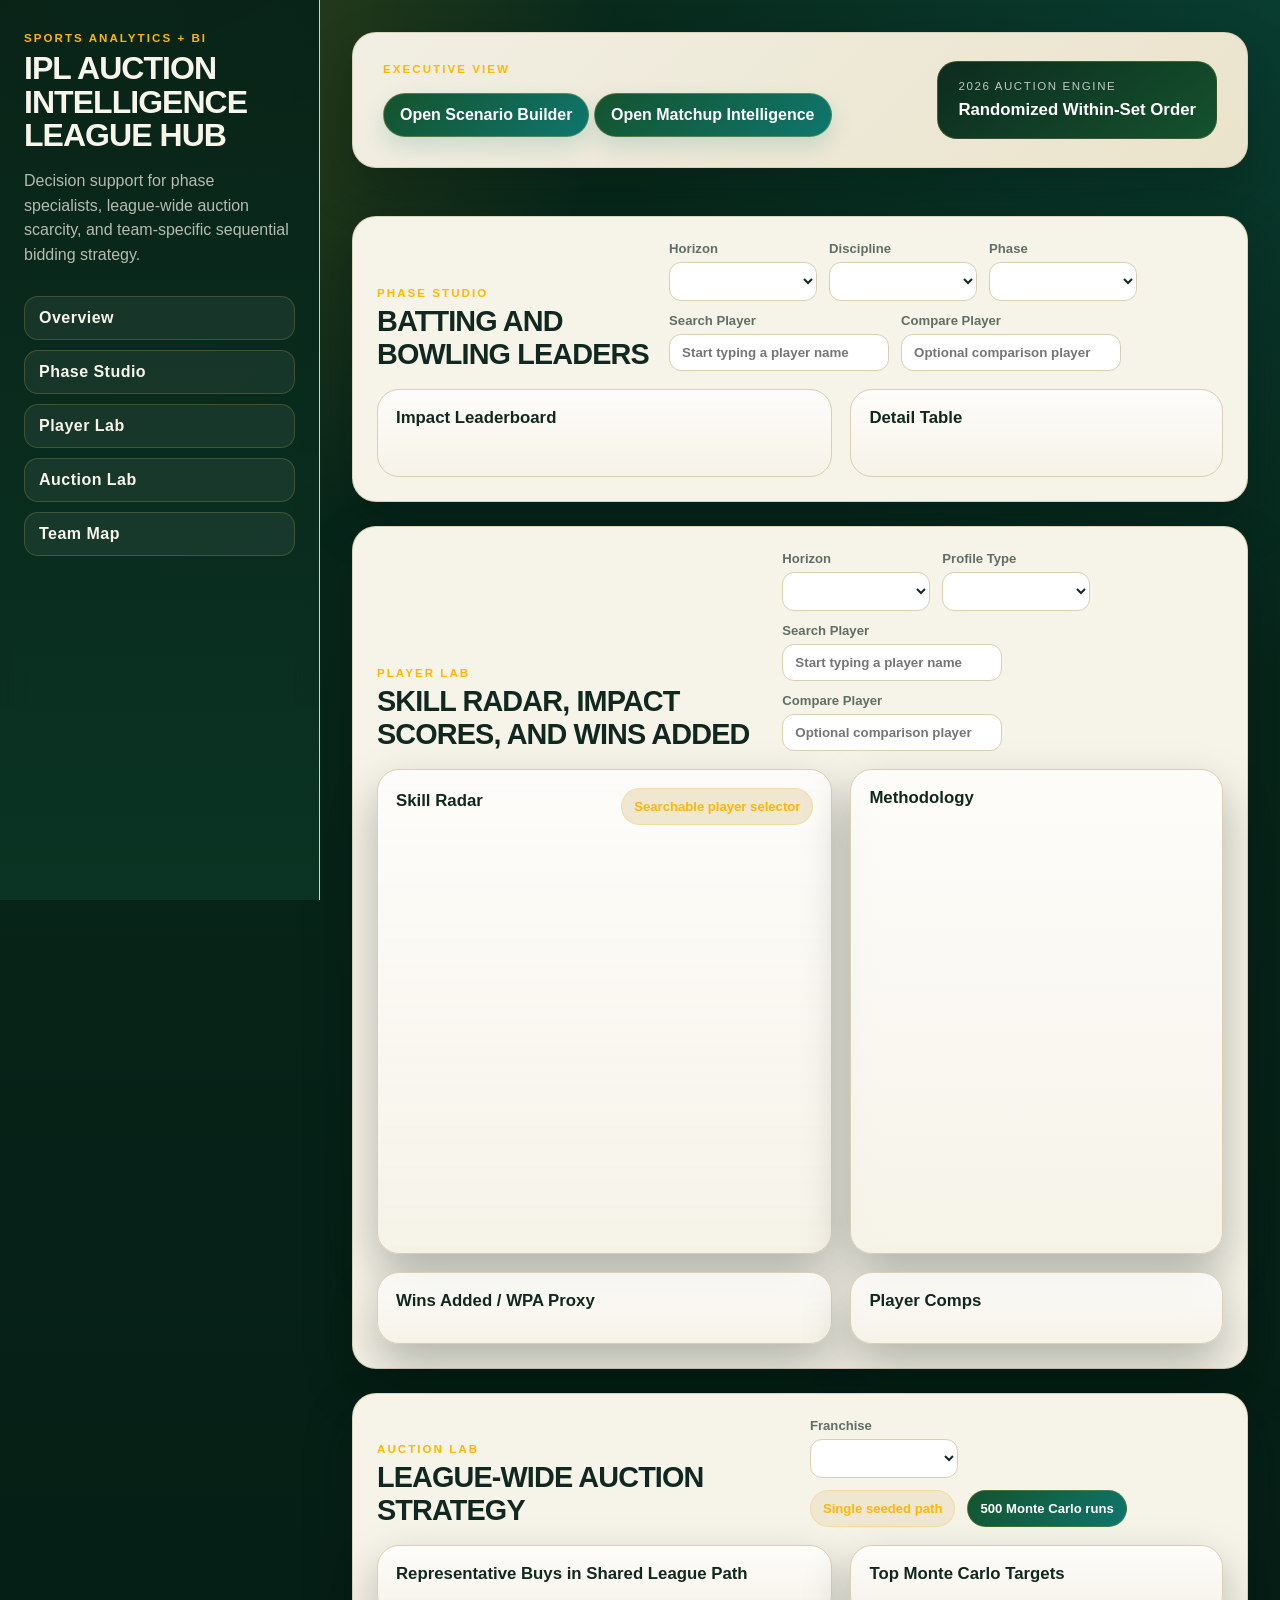
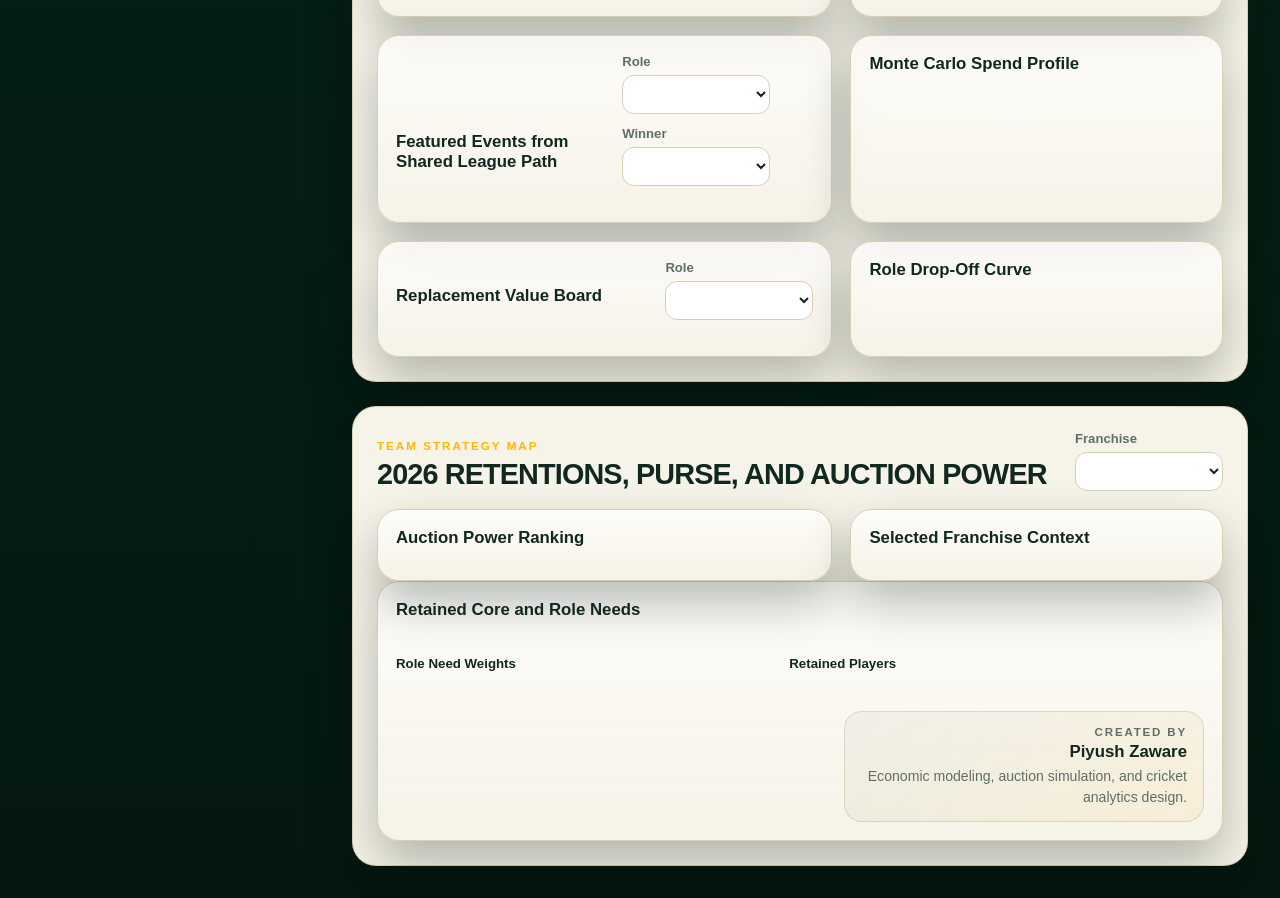
==== Dashboard/index.html @ aedb9450 "Fix bowler alias mapping in dashboard" ====
<!DOCTYPE html>
<html lang="en">
  <head>
    <meta charset="UTF-8" />
    <meta name="viewport" content="width=device-width, initial-scale=1.0" />
    <title>IPL Auction Intelligence Hub</title>
    <link rel="stylesheet" href="./styles.css?v=ipl-theme-10" />
  </head>
  <body>
    <div class="page-shell">
      <aside class="sidebar">
        <div class="brand-block">
          <p class="eyebrow">Sports Analytics + BI</p>
          <h1>IPL Auction Intelligence League Hub</h1>
          <p class="brand-copy">
            Decision support for phase specialists, league-wide auction scarcity, and team-specific
            sequential bidding strategy.
          </p>
        </div>

        <nav class="nav-links">
          <a href="#overview">Overview</a>
          <a href="#phase-studio">Phase Studio</a>
          <a href="#player-lab">Player Lab</a>
          <a href="#auction-lab">Auction Lab</a>
          <a href="#team-map">Team Map</a>
        </nav>

        <div class="sidebar-note" id="story-panels"></div>
      </aside>

      <main class="main-content">
        <section class="hero-panel" id="overview">
          <div>
            <p class="eyebrow">Executive View</p>
            <h2 id="hero-title"></h2>
            <p class="hero-subtitle" id="hero-subtitle"></p>
            <div class="hero-actions">
              <a class="action-button" href="./scenario_builder.html" target="_blank" rel="noopener noreferrer">
                Open Scenario Builder
              </a>
              <a class="action-button" href="./matchup_intelligence.html" target="_blank" rel="noopener noreferrer">
                Open Matchup Intelligence
              </a>
            </div>
          </div>
          <div class="hero-badge">
            <span>2026 Auction Engine</span>
            <strong>Randomized Within-Set Order</strong>
          </div>
        </section>

        <section class="kpi-grid" id="kpi-grid"></section>

        <section class="panel" id="phase-studio">
          <div class="panel-header">
            <div>
              <p class="eyebrow">Phase Studio</p>
              <h3>Batting and Bowling Leaders</h3>
            </div>
            <div class="control-row">
              <label>
                Horizon
                <select id="phase-horizon"></select>
              </label>
              <label>
                Discipline
                <select id="phase-discipline"></select>
              </label>
              <label>
                Phase
                <select id="phase-phase"></select>
              </label>
              <label>
                Search Player
                <input id="phase-player-search" list="phase-player-options" placeholder="Start typing a player name" />
                <datalist id="phase-player-options"></datalist>
              </label>
              <label>
                Compare Player
                <input id="phase-player-compare" list="phase-player-options" placeholder="Optional comparison player" />
              </label>
            </div>
          </div>
          <div class="phase-layout">
            <div class="chart-panel">
              <h4>Impact Leaderboard</h4>
              <div id="phase-matchup" class="compare-grid"></div>
              <div id="phase-bars" class="bar-chart"></div>
            </div>
            <div class="table-panel">
              <h4>Detail Table</h4>
              <div class="table-wrap">
                <table id="phase-table"></table>
              </div>
            </div>
          </div>
        </section>

        <section class="panel" id="player-lab">
          <div class="panel-header">
            <div>
              <p class="eyebrow">Player Lab</p>
              <h3>Skill Radar, Impact Scores, and Wins Added</h3>
            </div>
            <div class="control-row">
              <label>
                Horizon
                <select id="player-horizon"></select>
              </label>
              <label>
                Profile Type
                <select id="player-type"></select>
              </label>
              <label>
                Search Player
                <input id="player-search" list="player-options" placeholder="Start typing a player name" />
                <datalist id="player-options"></datalist>
              </label>
              <label>
                Compare Player
                <input id="player-compare-search" list="player-options" placeholder="Optional comparison player" />
              </label>
            </div>
          </div>

          <div class="player-grid">
            <div class="tile">
              <div class="tile-header">
                <h4>Skill Radar</h4>
                <span class="pill">Searchable player selector</span>
              </div>
              <div class="radar-shell">
                <svg id="player-radar" viewBox="0 0 420 360"></svg>
              </div>
              <div id="player-summary" class="compare-grid"></div>
            </div>

            <div class="tile">
              <h4>Methodology</h4>
              <div id="player-methodology" class="methodology-stack"></div>
            </div>
          </div>

          <div class="player-grid lower">
            <div class="tile">
              <h4>Wins Added / WPA Proxy</h4>
              <div id="wpa-cards" class="metric-stack"></div>
            </div>
            <div class="tile">
              <h4>Player Comps</h4>
              <div id="player-comps" class="metric-stack"></div>
            </div>
          </div>
        </section>

        <section class="panel" id="auction-lab">
          <div class="panel-header">
            <div>
              <p class="eyebrow">Auction Lab</p>
              <h3>League-Wide Auction Strategy</h3>
            </div>
            <div class="control-row">
              <label>
                Franchise
                <select id="auction-team-select"></select>
              </label>
              <div class="pill-row">
                <span class="pill">Single seeded path</span>
                <span class="pill accent">500 Monte Carlo runs</span>
              </div>
            </div>
          </div>

          <div class="auction-grid">
            <div class="tile">
              <h4>Representative Buys in Shared League Path</h4>
              <div class="table-wrap compact">
                <table id="rr-buys-table"></table>
              </div>
            </div>

            <div class="tile">
              <h4>Top Monte Carlo Targets</h4>
              <div id="mc-target-cards" class="metric-stack"></div>
            </div>
          </div>

          <div class="auction-grid lower">
            <div class="tile wide">
              <div class="tile-header">
                <h4>Featured Events from Shared League Path</h4>
                <div class="control-row dense">
                  <label>
                    Role
                    <select id="event-role-filter"></select>
                  </label>
                  <label>
                    Winner
                    <select id="event-team-filter"></select>
                  </label>
                </div>
              </div>
              <div class="table-wrap">
                <table id="events-table"></table>
              </div>
            </div>

              <div class="tile">
              <h4>Monte Carlo Spend Profile</h4>
              <div id="spend-bars" class="bar-chart compact-bars"></div>
            </div>
          </div>

          <div class="auction-grid lower">
            <div class="tile wide">
              <div class="tile-header">
                <h4>Replacement Value Board</h4>
                <div class="control-row dense">
                  <label>
                    Role
                    <select id="role-market-select"></select>
                  </label>
                </div>
              </div>
              <div class="table-wrap">
                <table id="role-market-table"></table>
              </div>
            </div>

            <div class="tile">
              <h4>Role Drop-Off Curve</h4>
              <div id="role-dropoff-bars" class="bar-chart compact-bars"></div>
              <div id="role-market-note" class="muted"></div>
            </div>
          </div>
        </section>

        <section class="panel" id="team-map">
          <div class="panel-header">
            <div>
              <p class="eyebrow">Team Strategy Map</p>
              <h3>2026 Retentions, Purse, and Auction Power</h3>
            </div>
            <div class="control-row">
              <label>
                Franchise
                <select id="team-select"></select>
              </label>
            </div>
          </div>

          <div class="team-layout">
            <div class="tile">
              <h4>Auction Power Ranking</h4>
              <div id="team-power-bars" class="bar-chart"></div>
            </div>
            <div class="tile">
              <h4>Selected Franchise Context</h4>
              <div id="team-summary" class="summary-card"></div>
            </div>
          </div>

          <div class="tile">
            <h4>Retained Core and Role Needs</h4>
            <div class="team-bottom">
              <div class="mini-block">
                <h5>Role Need Weights</h5>
                <div id="team-role-needs" class="bar-chart compact-bars"></div>
              </div>
              <div class="mini-block">
                <h5>Retained Players</h5>
                <div id="retained-player-list" class="retained-list"></div>
              </div>
            </div>
            <div class="dashboard-credit">
              <span class="dashboard-credit-label">Created By</span>
              <strong>Piyush Zaware</strong>
              <span class="dashboard-credit-copy">Economic modeling, auction simulation, and cricket analytics design.</span>
            </div>
          </div>
        </section>
      </main>
    </div>

    <script src="./data/dashboard_data.js?v=ipl-theme-10"></script>
    <script src="./app.js?v=ipl-theme-10"></script>
  </body>
</html>
---- Dashboard/styles.css ----
:root {
  --bg: #061a12;
  --panel: #f6f3e8;
  --panel-strong: #efe7cf;
  --ink: #10281f;
  --muted: #5f6f67;
  --accent: #ffb703;
  --accent-soft: #ffd166;
  --line: #d9cfb3;
  --good: #0d9488;
  --card-shadow: 0 22px 48px rgba(2, 17, 11, 0.28);
  --radius: 24px;
  --display: "Trebuchet MS", "Avenir Next Condensed", "Arial Narrow", sans-serif;
  --ui: "Avenir Next", "Segoe UI", sans-serif;
}

* {
  box-sizing: border-box;
}

html {
  scroll-behavior: smooth;
}

body {
  margin: 0;
  font-family: var(--ui);
  background:
    radial-gradient(circle at top left, rgba(255, 183, 3, 0.22), transparent 22%),
    radial-gradient(circle at top right, rgba(13, 148, 136, 0.18), transparent 24%),
    linear-gradient(180deg, rgba(8, 43, 29, 0.94), rgba(4, 24, 17, 0.98)),
    var(--bg);
  color: var(--ink);
}

.page-shell {
  display: grid;
  grid-template-columns: 320px 1fr;
  min-height: 100vh;
}

.sidebar {
  padding: 32px 24px;
  border-right: 1px solid var(--line);
  background:
    linear-gradient(180deg, rgba(7, 34, 24, 0.97), rgba(11, 53, 36, 0.94)),
    radial-gradient(circle at top, rgba(255, 183, 3, 0.12), transparent 26%);
  backdrop-filter: blur(12px);
  position: sticky;
  top: 0;
  align-self: start;
  height: 100vh;
  color: #f8f5ea;
}

.brand-block h1,
.hero-panel h2,
.panel h3 {
  font-family: var(--display);
  letter-spacing: -0.03em;
  text-transform: uppercase;
}

.brand-block h1 {
  margin: 8px 0 12px;
  font-size: 2rem;
  line-height: 1.05;
}

.eyebrow {
  margin: 0;
  text-transform: uppercase;
  letter-spacing: 0.18em;
  font-size: 0.72rem;
  color: var(--accent);
  font-weight: 700;
}

.brand-copy,
.hero-subtitle,
.sidebar-note p,
.summary-card p {
  color: var(--muted);
  line-height: 1.55;
}

.sidebar .brand-copy,
.sidebar .sidebar-note p {
  color: rgba(248, 245, 234, 0.72);
}

.nav-links {
  display: grid;
  gap: 10px;
  margin: 28px 0;
}

.nav-links a {
  text-decoration: none;
  color: #f8f5ea;
  padding: 12px 14px;
  border-radius: 14px;
  background: rgba(255, 255, 255, 0.06);
  border: 1px solid rgba(255, 209, 102, 0.18);
  font-weight: 700;
  letter-spacing: 0.03em;
}

.nav-links a:hover {
  background: rgba(255, 183, 3, 0.18);
}

.sidebar-note {
  display: grid;
  gap: 12px;
}

.story-card {
  padding: 14px;
  border-radius: 18px;
  background: linear-gradient(145deg, rgba(255,255,255,0.08), rgba(255,183,3,0.08));
  border: 1px solid rgba(255, 209, 102, 0.14);
}

.story-card h4 {
  margin: 0 0 8px;
}

.main-content {
  padding: 32px;
  display: grid;
  gap: 24px;
}

.hero-panel,
.panel,
.tile,
.kpi-card {
  background: var(--panel);
  border: 1px solid rgba(217, 207, 179, 0.9);
  border-radius: var(--radius);
  box-shadow: var(--card-shadow);
}

.hero-panel {
  padding: 28px 30px;
  display: flex;
  justify-content: space-between;
  gap: 20px;
  align-items: center;
  background:
    linear-gradient(135deg, rgba(246,243,232,0.98), rgba(239,231,207,0.98)),
    radial-gradient(circle at right top, rgba(255,183,3,0.10), transparent 28%);
}

.hero-panel h2 {
  margin: 8px 0 10px;
  font-size: clamp(2rem, 4vw, 3.4rem);
}

.hero-badge {
  min-width: 220px;
  padding: 18px 20px;
  border-radius: 20px;
  background: linear-gradient(145deg, #0d2b1f, #14532d);
  color: white;
  display: grid;
  gap: 8px;
  border: 1px solid rgba(255, 209, 102, 0.18);
}

.hero-badge span {
  text-transform: uppercase;
  letter-spacing: 0.14em;
  font-size: 0.72rem;
  opacity: 0.72;
}

.hero-badge strong {
  font-size: 1.05rem;
}

.hero-actions {
  margin-top: 18px;
}

.action-button {
  display: inline-flex;
  align-items: center;
  gap: 8px;
  padding: 12px 16px;
  border-radius: 999px;
  background: linear-gradient(135deg, #14532d, #0f766e);
  color: white;
  text-decoration: none;
  font-weight: 700;
  border: 1px solid rgba(255, 209, 102, 0.28);
  transition: transform 160ms ease, box-shadow 160ms ease, background 160ms ease;
  box-shadow: 0 10px 22px rgba(15, 118, 110, 0.16);
}

.action-button:hover {
  transform: translateY(-1px);
  box-shadow: 0 12px 28px rgba(15, 118, 110, 0.24);
  background: linear-gradient(135deg, #0f766e, #14532d);
}

.kpi-grid {
  display: grid;
  grid-template-columns: repeat(5, minmax(0, 1fr));
  gap: 16px;
}

.kpi-card {
  padding: 20px;
  position: relative;
  overflow: hidden;
}

.kpi-card::after {
  content: "";
  position: absolute;
  inset: auto -20px -30px auto;
  width: 110px;
  height: 110px;
  background: radial-gradient(circle, rgba(255, 183, 3, 0.14), transparent 66%);
  pointer-events: none;
}

.kpi-card h4 {
  margin: 0 0 8px;
  color: var(--muted);
  font-size: 0.88rem;
  font-weight: 600;
}

.kpi-card strong {
  display: block;
  font-size: 1.8rem;
  font-family: var(--display);
}

.panel {
  padding: 24px;
}

.panel-header,
.tile-header {
  display: flex;
  justify-content: space-between;
  gap: 16px;
  align-items: end;
  margin-bottom: 18px;
}

.panel h3 {
  margin: 6px 0 0;
  font-size: 1.8rem;
}

.control-row,
.pill-row {
  display: flex;
  flex-wrap: wrap;
  gap: 12px;
}

label {
  display: grid;
  gap: 6px;
  font-size: 0.82rem;
  color: var(--muted);
  font-weight: 700;
}

select {
  min-width: 148px;
  padding: 10px 12px;
  border-radius: 12px;
  border: 1px solid var(--line);
  background: white;
  color: var(--ink);
  font-weight: 600;
}

.pill {
  padding: 10px 12px;
  border-radius: 999px;
  background: var(--panel-strong);
  color: var(--accent);
  font-weight: 700;
  font-size: 0.82rem;
  border: 1px solid rgba(255, 183, 3, 0.22);
}

.pill.accent {
  background: linear-gradient(135deg, #14532d, #0f766e);
  color: white;
}

.phase-layout,
.player-grid,
.team-layout,
.auction-grid {
  display: grid;
  grid-template-columns: 1.1fr 0.9fr;
  gap: 18px;
}

.auction-grid.lower {
  margin-top: 18px;
}

.player-grid.lower {
  margin-top: 18px;
}

.tile,
.chart-panel,
.table-panel {
  padding: 18px;
  border-radius: 22px;
  background:
    linear-gradient(180deg, rgba(255,255,255,0.78), rgba(246,243,232,0.92));
  border: 1px solid var(--line);
}

.tile h4,
.chart-panel h4,
.table-panel h4 {
  margin: 0 0 14px;
  font-size: 1.05rem;
}

.wide {
  grid-column: span 1;
}

.bar-chart {
  display: grid;
  gap: 10px;
}

.bar-row {
  display: grid;
  grid-template-columns: 160px 1fr 72px;
  gap: 12px;
  align-items: center;
}

.bar-row.compact {
  grid-template-columns: 110px 1fr 60px;
}

.bar-label {
  font-weight: 700;
  white-space: nowrap;
  overflow: hidden;
  text-overflow: ellipsis;
}

.bar-track {
  height: 14px;
  border-radius: 999px;
  background: #e5dcc1;
  overflow: hidden;
}

.bar-fill {
  height: 100%;
  border-radius: inherit;
  background: linear-gradient(90deg, #ffd166, #ffb703);
}

.bar-fill.alt {
  background: linear-gradient(90deg, #2dd4bf, #0f766e);
}

.bar-value {
  text-align: right;
  color: var(--muted);
  font-variant-numeric: tabular-nums;
}

.compact-bars .bar-track {
  height: 12px;
}

.table-wrap {
  overflow: auto;
  max-height: 470px;
}

.table-wrap.compact {
  max-height: 320px;
}

table {
  width: 100%;
  border-collapse: collapse;
  font-size: 0.92rem;
}

th,
td {
  padding: 10px 12px;
  border-bottom: 1px solid var(--line);
  text-align: left;
}

th {
  position: sticky;
  top: 0;
  background: rgba(239, 231, 207, 0.98);
  z-index: 1;
  font-size: 0.78rem;
  text-transform: uppercase;
  letter-spacing: 0.08em;
  color: #2d473a;
}

.metric-stack {
  display: grid;
  gap: 12px;
}

.metric-card {
  padding: 16px;
  border-radius: 18px;
  background: linear-gradient(145deg, rgba(13,43,31,0.96), rgba(20,83,45,0.94));
  color: white;
  border: 1px solid rgba(255, 209, 102, 0.14);
}

.metric-card h5 {
  margin: 0 0 8px;
  font-size: 1rem;
}

.metric-card strong {
  display: block;
  font-size: 1.65rem;
  margin-bottom: 8px;
  font-family: var(--display);
}

.metric-card p {
  margin: 0;
  color: rgba(255,255,255,0.78);
}

.summary-card {
  display: grid;
  gap: 10px;
}

.compare-grid {
  display: grid;
  grid-template-columns: repeat(auto-fit, minmax(220px, 1fr));
  gap: 12px;
  margin-bottom: 16px;
}

.compare-card {
  padding: 14px;
  border-radius: 18px;
  background: linear-gradient(180deg, rgba(255,255,255,0.96), rgba(239,231,207,0.88));
  border: 1px solid var(--line);
}

.compare-card h5 {
  margin: 0 0 10px;
  font-size: 1rem;
}

.methodology-stack {
  display: grid;
  gap: 14px;
}

.method-card {
  padding: 16px;
  border-radius: 18px;
  background: linear-gradient(180deg, rgba(239,231,207,0.88), rgba(255,255,255,0.94));
  border: 1px solid var(--line);
}

.method-card h5 {
  margin: 0 0 8px;
  font-size: 1rem;
}

.method-card p {
  margin: 0;
  color: var(--muted);
  line-height: 1.55;
}

.radar-shell {
  display: grid;
  place-items: center;
  margin-bottom: 18px;
}

#player-radar {
  width: 100%;
  max-width: 420px;
  min-height: 320px;
}

.radar-grid-line {
  fill: none;
  stroke: #d9cfb3;
  stroke-width: 1;
}

.radar-axis-line {
  stroke: #c9bd98;
  stroke-width: 1;
}

.radar-axis-label {
  fill: var(--muted);
  font-size: 12px;
  font-weight: 700;
  text-anchor: middle;
}

.radar-shape {
  fill: rgba(255, 183, 3, 0.24);
  stroke: var(--accent);
  stroke-width: 3;
}

.radar-shape.compare {
  fill: rgba(13, 148, 136, 0.18);
  stroke: var(--good);
}

.radar-dot {
  fill: var(--accent);
}

.radar-dot.compare {
  fill: var(--good);
}

.summary-line {
  display: flex;
  justify-content: space-between;
  gap: 14px;
  padding-bottom: 8px;
  border-bottom: 1px dashed var(--line);
}

.summary-line span:first-child {
  color: var(--muted);
}

.replacement-note {
  display: inline-block;
  margin-top: 4px;
  padding: 3px 8px;
  border-radius: 999px;
  background: rgba(255, 209, 102, 0.88);
  color: #10281f;
  font-size: 0.72rem;
  font-weight: 700;
  letter-spacing: 0.01em;
}

.team-bottom {
  display: grid;
  grid-template-columns: 0.95fr 1.05fr;
  gap: 18px;
}

.dashboard-credit {
  margin-top: 18px;
  margin-left: auto;
  max-width: 360px;
  padding: 14px 16px;
  border-radius: 18px;
  border: 1px solid rgba(16, 40, 31, 0.12);
  background: linear-gradient(145deg, rgba(16, 40, 31, 0.04), rgba(255, 183, 3, 0.08));
  display: grid;
  gap: 4px;
  text-align: right;
}

.dashboard-credit-label {
  color: var(--muted);
  font-size: 0.72rem;
  font-weight: 700;
  letter-spacing: 0.16em;
  text-transform: uppercase;
}

.dashboard-credit strong {
  color: var(--ink);
  font-family: var(--display);
  font-size: 1.05rem;
}

.dashboard-credit-copy {
  color: var(--muted);
  font-size: 0.88rem;
  line-height: 1.45;
}

.retained-list {
  display: flex;
  flex-wrap: wrap;
  gap: 10px;
}

input[list] {
  min-width: 220px;
  padding: 10px 12px;
  border-radius: 12px;
  border: 1px solid var(--line);
  background: white;
  color: var(--ink);
  font-weight: 600;
}

.retained-chip {
  padding: 10px 12px;
  border-radius: 999px;
  background: linear-gradient(135deg, #fff7e8, #efe7cf);
  border: 1px solid var(--line);
  font-size: 0.88rem;
  font-weight: 700;
}

.muted {
  color: var(--muted);
}

.replay-shell {
  max-width: 1400px;
  margin: 0 auto;
  padding: 28px;
  display: grid;
  gap: 24px;
}

.replay-header,
.replay-panel,
.replay-card {
  background: var(--panel);
  border: 1px solid rgba(232, 220, 196, 0.9);
  border-radius: var(--radius);
  box-shadow: var(--card-shadow);
}

.replay-header {
  padding: 28px 30px;
  display: flex;
  justify-content: space-between;
  gap: 20px;
  align-items: start;
}

.replay-header h1,
.replay-panel h3 {
  font-family: var(--display);
  letter-spacing: -0.02em;
}

.replay-header h1 {
  margin: 8px 0 10px;
  font-size: clamp(2rem, 4vw, 3.1rem);
}

.replay-header p {
  margin: 0;
  color: var(--muted);
  line-height: 1.6;
  max-width: 760px;
}

.replay-badge {
  min-width: 220px;
  padding: 18px 20px;
  border-radius: 20px;
  background: linear-gradient(145deg, #14532d, #ffb703);
  color: white;
  display: grid;
  gap: 8px;
}

.replay-panel {
  padding: 24px;
}

.replay-grid {
  display: grid;
  grid-template-columns: 1.15fr 0.85fr;
  gap: 18px;
}

.replay-grid.lower {
  grid-template-columns: 0.9fr 1.1fr;
}

.replay-card-grid {
  display: grid;
  grid-template-columns: repeat(4, minmax(0, 1fr));
  gap: 14px;
  margin-top: 18px;
}

.replay-card {
  padding: 18px;
}

.replay-card h4,
.replay-card p {
  margin: 0;
}

.replay-card h4 {
  font-size: 0.84rem;
  color: var(--muted);
  margin-bottom: 10px;
  text-transform: uppercase;
  letter-spacing: 0.08em;
}

.replay-card strong {
  display: block;
  font-size: 1.5rem;
  font-family: var(--display);
  margin-bottom: 6px;
}

.replay-slider-wrap {
  display: grid;
  gap: 8px;
  margin-top: 14px;
}

.replay-slider-meta {
  display: flex;
  justify-content: space-between;
  gap: 12px;
  color: var(--muted);
  font-size: 0.88rem;
  font-weight: 600;
}

.replay-slider {
  width: 100%;
  accent-color: var(--accent);
}

.replay-stage {
  display: grid;
  gap: 16px;
}

.replay-highlight {
  padding: 20px;
  border-radius: 22px;
  background: linear-gradient(135deg, rgba(20,83,45,0.08), rgba(255,183,3,0.12));
  border: 1px solid var(--line);
}

.replay-highlight h3 {
  margin: 8px 0 10px;
  font-size: 1.9rem;
}

.replay-meta-grid {
  display: grid;
  grid-template-columns: repeat(2, minmax(0, 1fr));
  gap: 12px;
}

.replay-meta-grid .summary-line {
  background: rgba(255,255,255,0.7);
  border-radius: 14px;
  padding: 12px 14px;
}

.mini-note {
  color: var(--muted);
  font-size: 0.9rem;
  line-height: 1.6;
}

.replay-timeline {
  display: grid;
  gap: 10px;
  max-height: 540px;
  overflow: auto;
}

.timeline-row {
  padding: 14px 16px;
  border-radius: 16px;
  border: 1px solid var(--line);
  background: rgba(255,255,255,0.82);
}

.timeline-row.active {
  background: linear-gradient(135deg, rgba(255,183,3,0.24), rgba(20,83,45,0.10));
  border-color: rgba(20, 83, 45, 0.35);
}

.timeline-row strong {
  display: block;
  margin-bottom: 4px;
}

.timeline-row span {
  color: var(--muted);
  font-size: 0.88rem;
}

.purse-grid {
  display: grid;
  gap: 12px;
}

.purse-row {
  display: grid;
  grid-template-columns: 64px 1fr auto;
  align-items: center;
  gap: 12px;
}

.purse-code {
  font-weight: 800;
}

.purse-track {
  height: 12px;
  border-radius: 999px;
  background: rgba(20, 33, 61, 0.08);
  overflow: hidden;
}

.purse-fill {
  height: 100%;
  border-radius: 999px;
  background: linear-gradient(90deg, #14532d, #ffb703);
}

.replay-empty {
  color: var(--muted);
}

.tool-grid {
  display: grid;
  grid-template-columns: 1fr 1fr;
  gap: 18px;
}

.tool-grid.wide-left {
  grid-template-columns: 1.15fr 0.85fr;
}

.tool-controls,
.slider-stack,
.insight-stack {
  display: grid;
  gap: 14px;
}

.slider-stack label,
.tool-controls label {
  gap: 8px;
}

textarea {
  width: 100%;
  min-height: 120px;
  padding: 12px 14px;
  border-radius: 14px;
  border: 1px solid var(--line);
  background: white;
  color: var(--ink);
  font: inherit;
  line-height: 1.5;
}

input[type="number"],
input[type="range"] {
  width: 100%;
}

.weight-row {
  display: grid;
  grid-template-columns: 160px 1fr 56px;
  gap: 12px;
  align-items: center;
}

.pill-row.wrap {
  flex-wrap: wrap;
}

.insight-card {
  padding: 16px;
  border-radius: 18px;
  border: 1px solid var(--line);
  background: linear-gradient(180deg, rgba(255,255,255,0.96), rgba(239,231,207,0.88));
}

.insight-card h5 {
  margin: 0 0 10px;
  font-size: 1rem;
}

.insight-card p,
.insight-card ul {
  margin: 0;
  color: var(--muted);
  line-height: 1.55;
}

.insight-card ul {
  padding-left: 18px;
}

.insight-card li + li {
  margin-top: 6px;
}

.dual-chart {
  display: grid;
  grid-template-columns: 1fr 1fr;
  gap: 18px;
}

@media (max-width: 1200px) {
  .page-shell {
    grid-template-columns: 1fr;
  }

  .sidebar {
    position: relative;
    height: auto;
    border-right: 0;
    border-bottom: 1px solid var(--line);
  }

  .kpi-grid {
    grid-template-columns: repeat(2, minmax(0, 1fr));
  }
}

@media (max-width: 860px) {
  .main-content {
    padding: 18px;
  }

  .hero-panel,
  .panel-header,
  .tile-header,
  .phase-layout,
  .team-layout,
  .auction-grid,
  .team-bottom {
    grid-template-columns: 1fr;
    display: grid;
  }

  .hero-panel {
    padding: 22px;
  }

  .kpi-grid {
    grid-template-columns: 1fr;
  }

  .bar-row,
  .bar-row.compact {
    grid-template-columns: 110px 1fr 56px;
  }

  .dashboard-credit {
    margin-left: 0;
    max-width: none;
    text-align: left;
  }
}

@media (max-width: 1100px) {
  .replay-grid,
  .replay-grid.lower,
  .replay-card-grid,
  .tool-grid,
  .tool-grid.wide-left,
  .dual-chart {
    grid-template-columns: 1fr;
  }
}
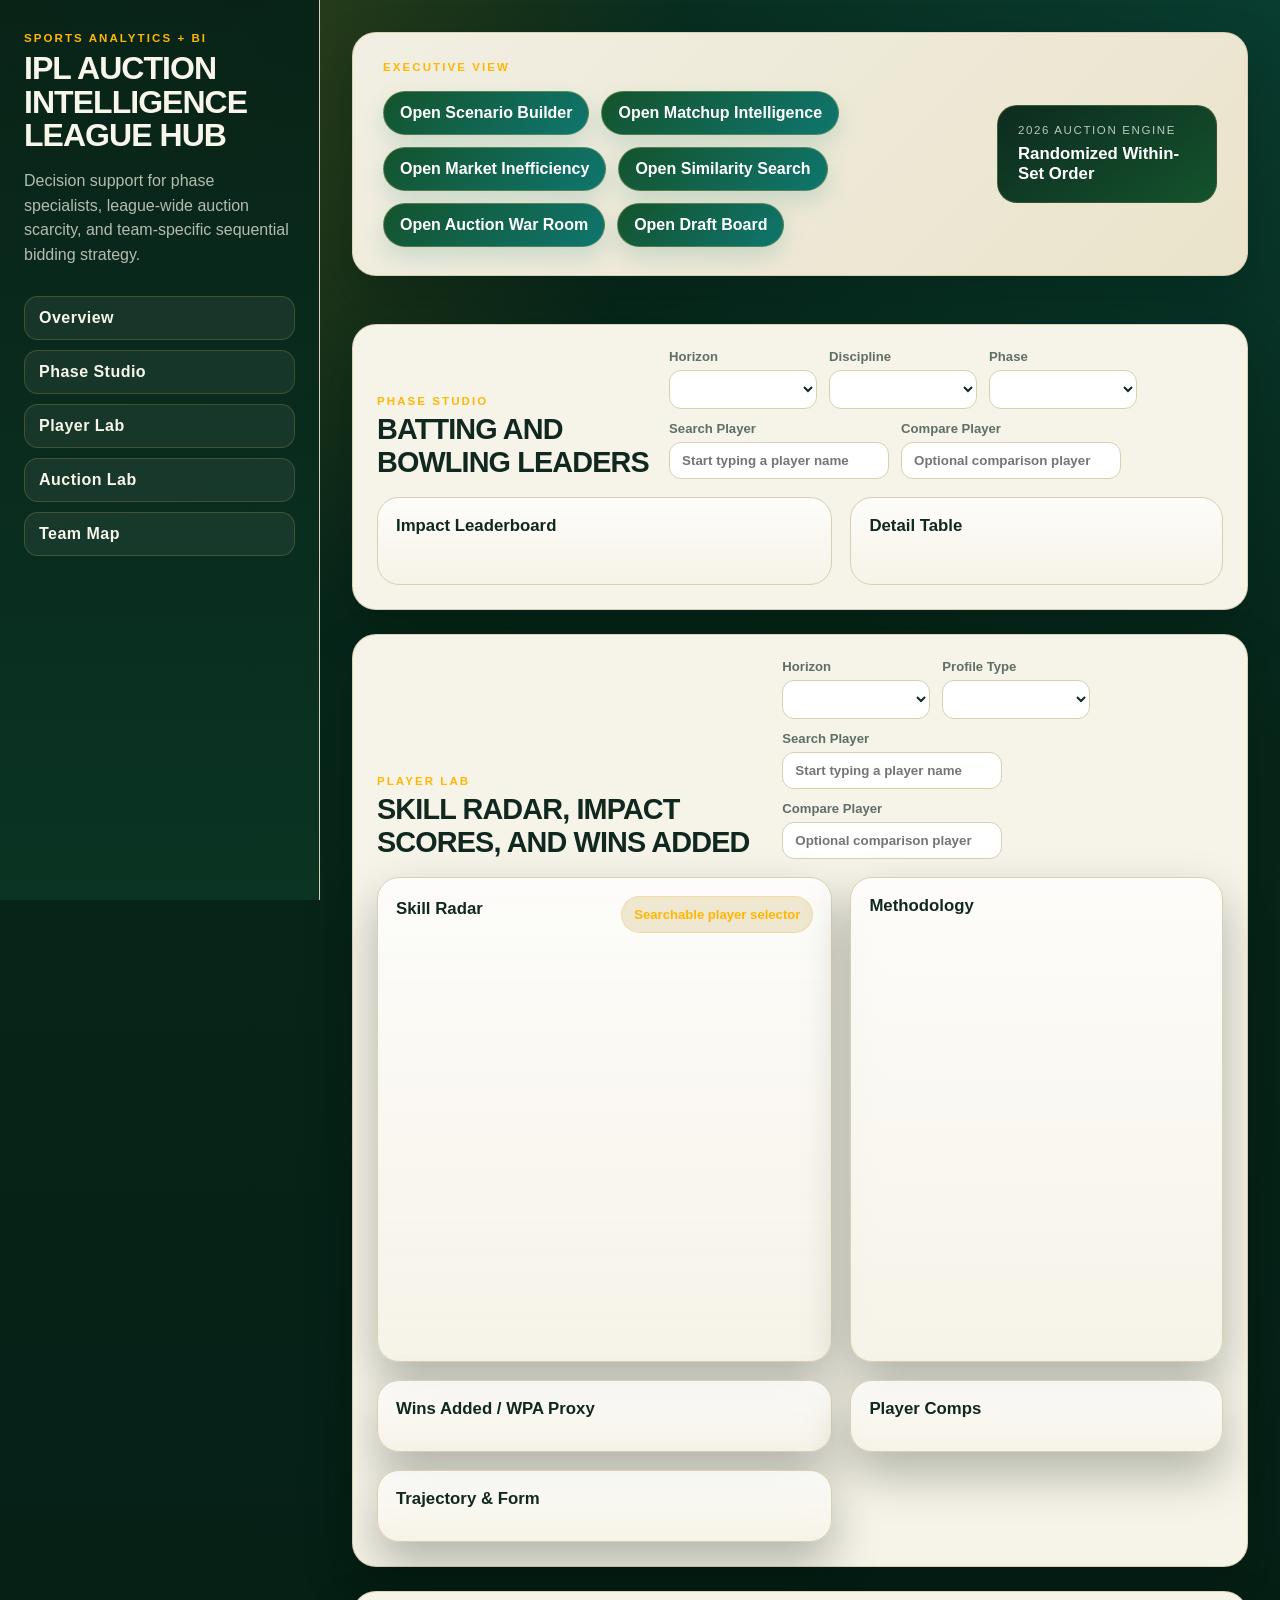
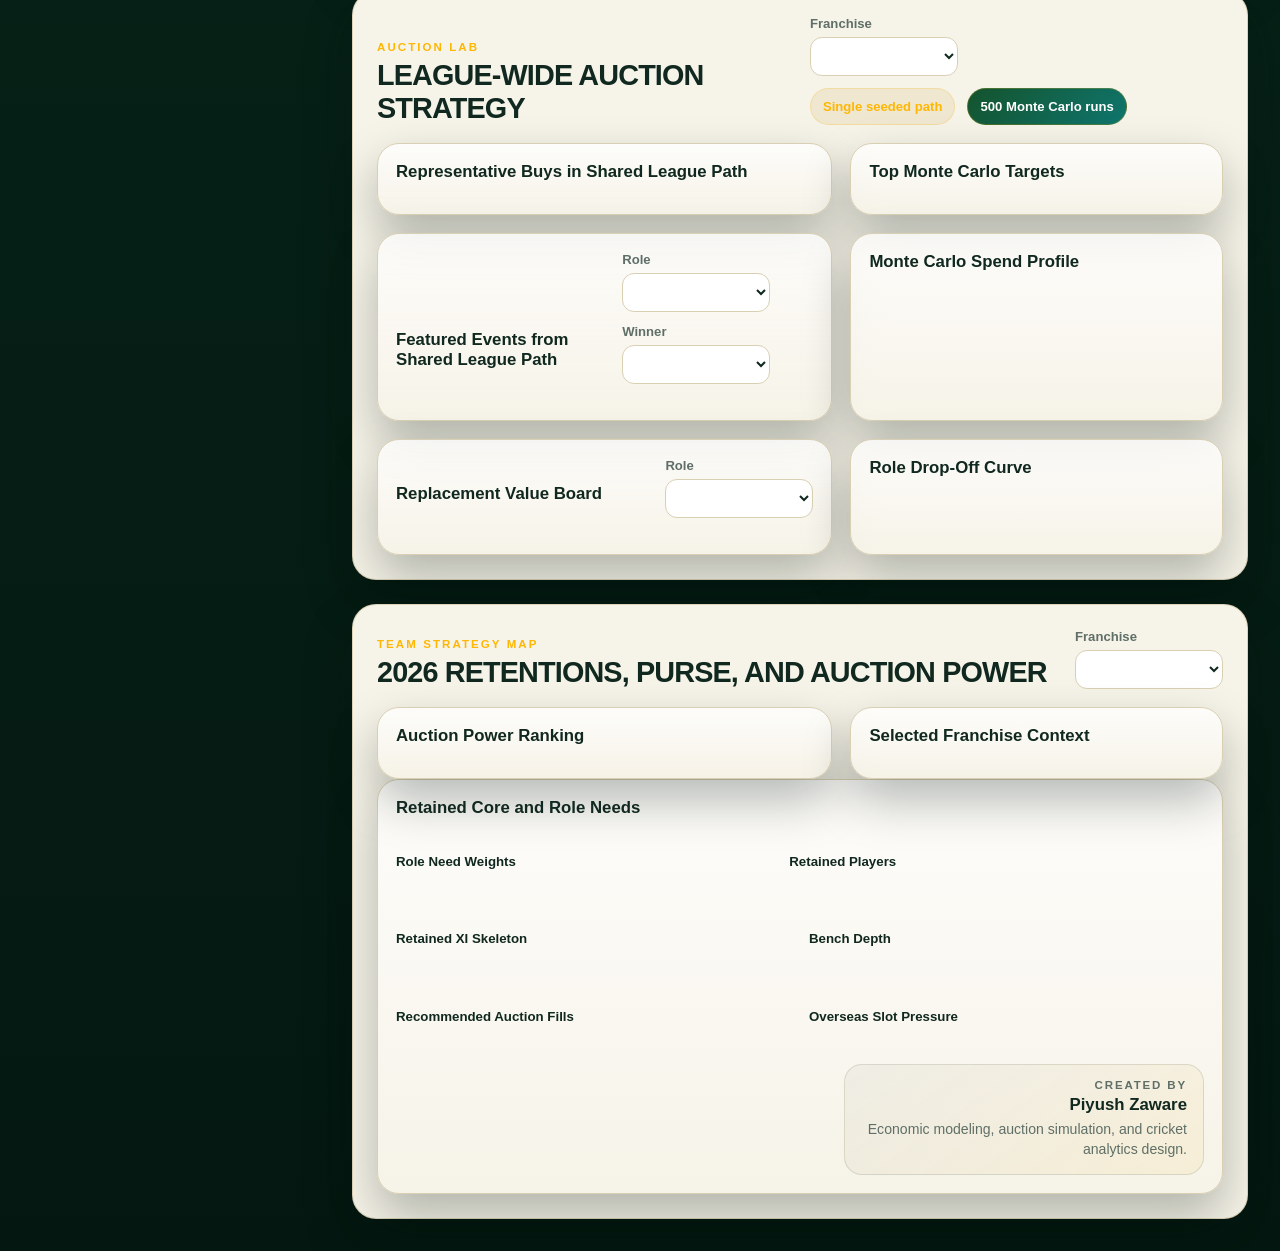
==== commit 01108f27: "Add auction war room and draft board" ====
--- a/Dashboard/index.html
+++ b/Dashboard/index.html
@@ -4,7 +4,7 @@
     <meta charset="UTF-8" />
     <meta name="viewport" content="width=device-width, initial-scale=1.0" />
     <title>IPL Auction Intelligence Hub</title>
-    <link rel="stylesheet" href="./styles.css?v=ipl-theme-10" />
+    <link rel="stylesheet" href="./styles.css?v=ipl-theme-13" />
   </head>
   <body>
     <div class="page-shell">
@@ -42,6 +42,18 @@
               <a class="action-button" href="./matchup_intelligence.html" target="_blank" rel="noopener noreferrer">
                 Open Matchup Intelligence
               </a>
+              <a class="action-button" href="./market_inefficiency.html" target="_blank" rel="noopener noreferrer">
+                Open Market Inefficiency
+              </a>
+              <a class="action-button" href="./similarity_search.html" target="_blank" rel="noopener noreferrer">
+                Open Similarity Search
+              </a>
+              <a class="action-button" href="./auction_war_room.html" target="_blank" rel="noopener noreferrer">
+                Open Auction War Room
+              </a>
+              <a class="action-button" href="./draft_board.html" target="_blank" rel="noopener noreferrer">
+                Open Draft Board
+              </a>
             </div>
           </div>
           <div class="hero-badge">
@@ -150,6 +162,10 @@
             <div class="tile">
               <h4>Player Comps</h4>
               <div id="player-comps" class="metric-stack"></div>
+            </div>
+            <div class="tile">
+              <h4>Trajectory & Form</h4>
+              <div id="player-trajectory" class="metric-stack"></div>
             </div>
           </div>
         </section>
@@ -273,6 +289,24 @@
                 <div id="retained-player-list" class="retained-list"></div>
               </div>
             </div>
+            <div class="team-architecture-grid">
+              <div class="mini-block">
+                <h5>Retained XI Skeleton</h5>
+                <div id="team-xi-skeleton" class="architecture-list"></div>
+              </div>
+              <div class="mini-block">
+                <h5>Bench Depth</h5>
+                <div id="team-bench-depth" class="architecture-list"></div>
+              </div>
+              <div class="mini-block">
+                <h5>Recommended Auction Fills</h5>
+                <div id="team-recommended-fills" class="architecture-list"></div>
+              </div>
+              <div class="mini-block">
+                <h5>Overseas Slot Pressure</h5>
+                <div id="team-overseas-pressure" class="metric-stack"></div>
+              </div>
+            </div>
             <div class="dashboard-credit">
               <span class="dashboard-credit-label">Created By</span>
               <strong>Piyush Zaware</strong>
@@ -283,7 +317,7 @@
       </main>
     </div>
 
-    <script src="./data/dashboard_data.js?v=ipl-theme-10"></script>
-    <script src="./app.js?v=ipl-theme-10"></script>
+    <script src="./data/dashboard_data.js?v=ipl-theme-11"></script>
+    <script src="./app.js?v=ipl-theme-11"></script>
   </body>
 </html>
--- a/Dashboard/styles.css
+++ b/Dashboard/styles.css
@@ -182,6 +182,9 @@
 
 .hero-actions {
   margin-top: 18px;
+  display: flex;
+  flex-wrap: wrap;
+  gap: 12px;
 }
 
 .action-button {
@@ -199,6 +202,12 @@
   box-shadow: 0 10px 22px rgba(15, 118, 110, 0.16);
 }
 
+.button-only {
+  border: 0;
+  cursor: pointer;
+  font: inherit;
+}
+
 .action-button:hover {
   transform: translateY(-1px);
   box-shadow: 0 12px 28px rgba(15, 118, 110, 0.24);
@@ -555,6 +564,24 @@
 
 .summary-line span:first-child {
   color: var(--muted);
+}
+
+.comp-player-name {
+  display: inline-flex;
+  align-items: center;
+  margin-bottom: 6px;
+  color: #fffdf6 !important;
+  background: linear-gradient(135deg, rgba(12, 60, 43, 0.98), rgba(18, 118, 110, 0.98));
+  border: 1px solid rgba(255, 209, 102, 0.55);
+  border-radius: 999px;
+  box-shadow: inset 0 0 0 1px rgba(255, 255, 255, 0.06), 0 8px 18px rgba(3, 20, 14, 0.18);
+  padding: 6px 12px;
+  font-family: var(--display);
+  font-size: 1rem;
+  font-weight: 900;
+  letter-spacing: 0.05em;
+  text-transform: uppercase;
+  line-height: 1.1;
 }
 
 .replacement-note {
@@ -575,6 +602,48 @@
   gap: 18px;
 }
 
+.team-architecture-grid {
+  display: grid;
+  grid-template-columns: repeat(2, minmax(0, 1fr));
+  gap: 18px;
+  margin-top: 18px;
+}
+
+.architecture-list {
+  display: grid;
+  gap: 10px;
+}
+
+.architecture-item {
+  padding: 10px 12px;
+  border-radius: 16px;
+  border: 1px solid var(--line);
+  background: rgba(255, 255, 255, 0.78);
+  display: flex;
+  justify-content: space-between;
+  gap: 12px;
+  align-items: center;
+}
+
+.architecture-item.filled strong {
+  color: var(--ink);
+}
+
+.architecture-item.open {
+  background: rgba(255, 183, 3, 0.12);
+}
+
+.architecture-item.open strong {
+  color: #9a3412;
+}
+
+.confidence-score {
+  margin: 0 0 12px;
+  font-family: var(--display);
+  font-size: 2rem;
+  font-weight: 900;
+}
+
 .dashboard-credit {
   margin-top: 18px;
   margin-left: auto;
@@ -860,6 +929,59 @@
 
 .tool-grid.wide-left {
   grid-template-columns: 1.15fr 0.85fr;
+}
+
+.bucket-grid {
+  display: grid;
+  gap: 14px;
+}
+
+.bucket-panel {
+  padding: 14px;
+  border-radius: 18px;
+  border: 1px solid var(--line);
+  background: linear-gradient(180deg, rgba(255,255,255,0.96), rgba(239,231,207,0.88));
+}
+
+.bucket-panel h5 {
+  margin: 0;
+  font-size: 1rem;
+}
+
+.bucket-list {
+  display: grid;
+  gap: 10px;
+}
+
+.bucket-chip {
+  display: flex;
+  justify-content: space-between;
+  gap: 12px;
+  align-items: center;
+  padding: 10px 12px;
+  border-radius: 14px;
+  background: rgba(20, 83, 45, 0.08);
+  border: 1px solid rgba(20, 83, 45, 0.18);
+  font-weight: 700;
+}
+
+.bucket-chip button,
+.mini-action {
+  border: 0;
+  cursor: pointer;
+  border-radius: 999px;
+  padding: 6px 10px;
+  font: inherit;
+  font-size: 0.72rem;
+  font-weight: 800;
+  background: linear-gradient(135deg, #14532d, #0f766e);
+  color: white;
+}
+
+.mini-button-row {
+  display: flex;
+  flex-wrap: wrap;
+  gap: 6px;
 }
 
 .tool-controls,
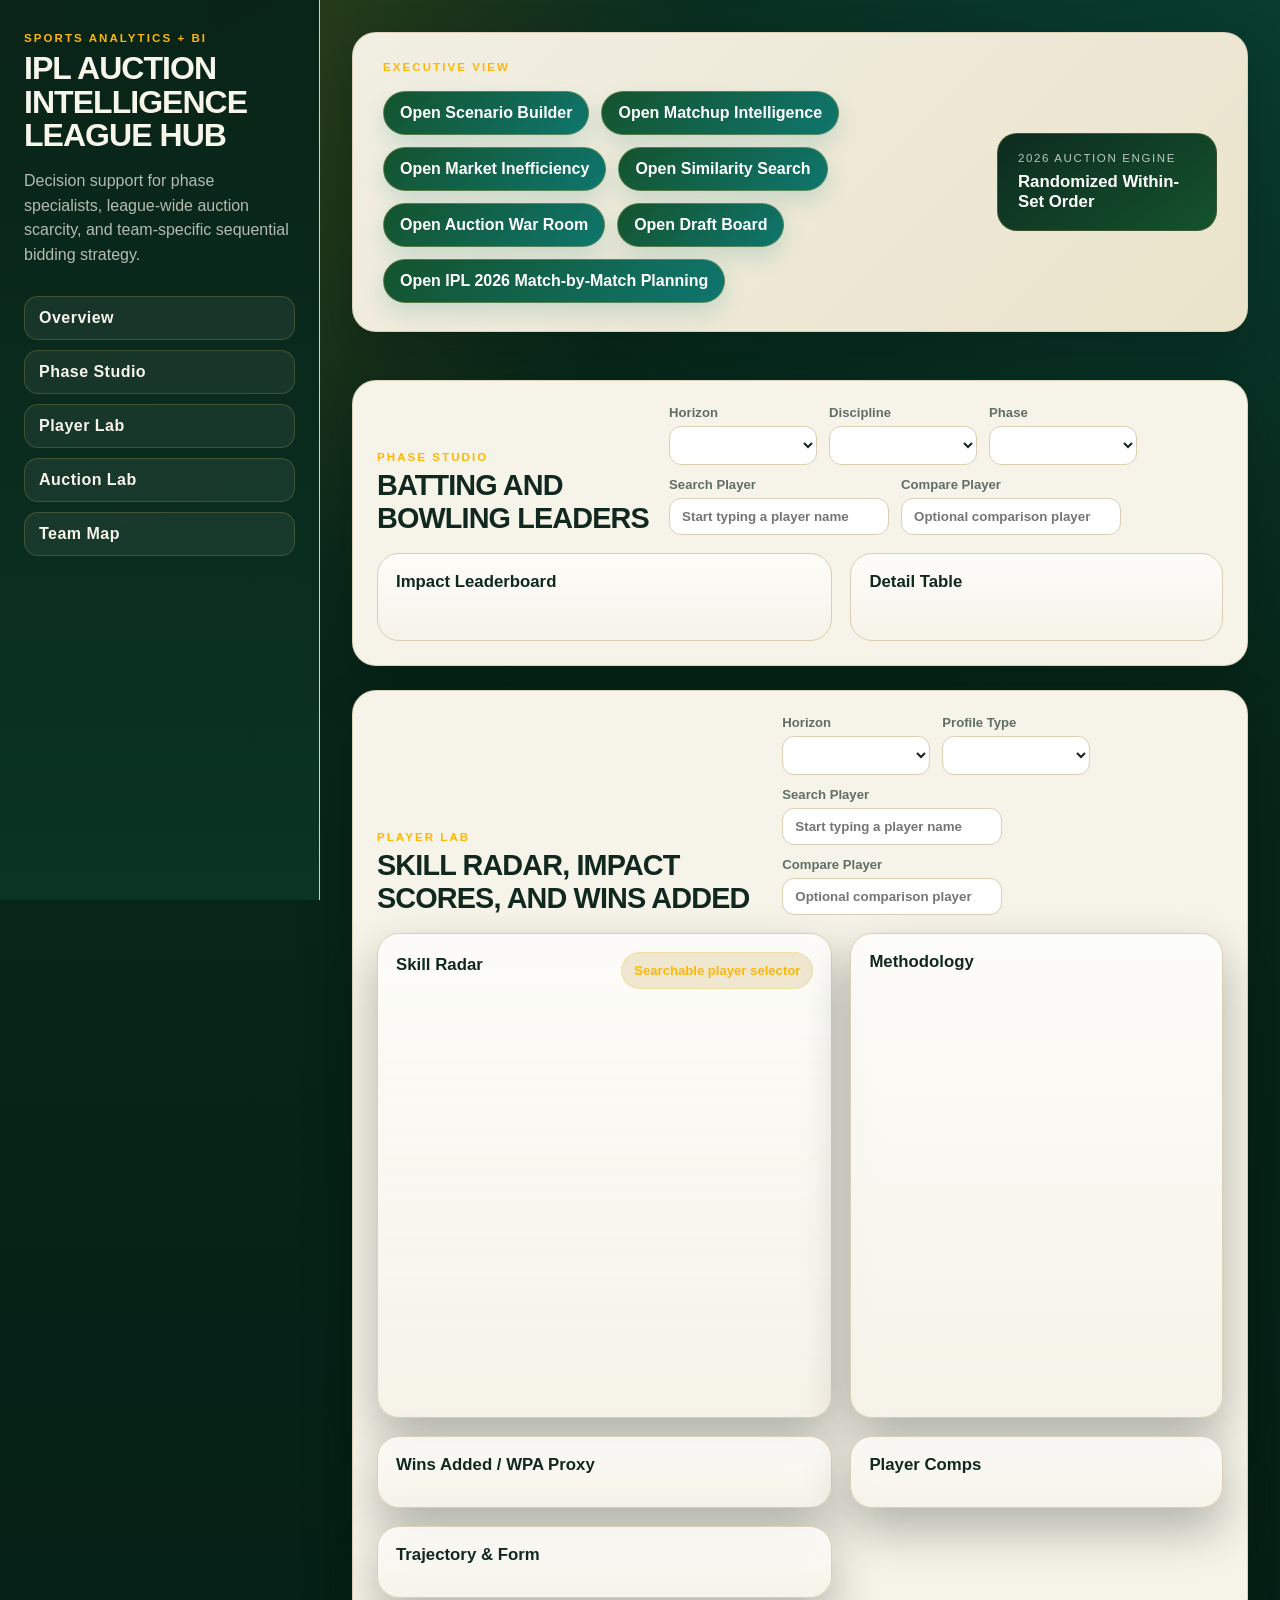
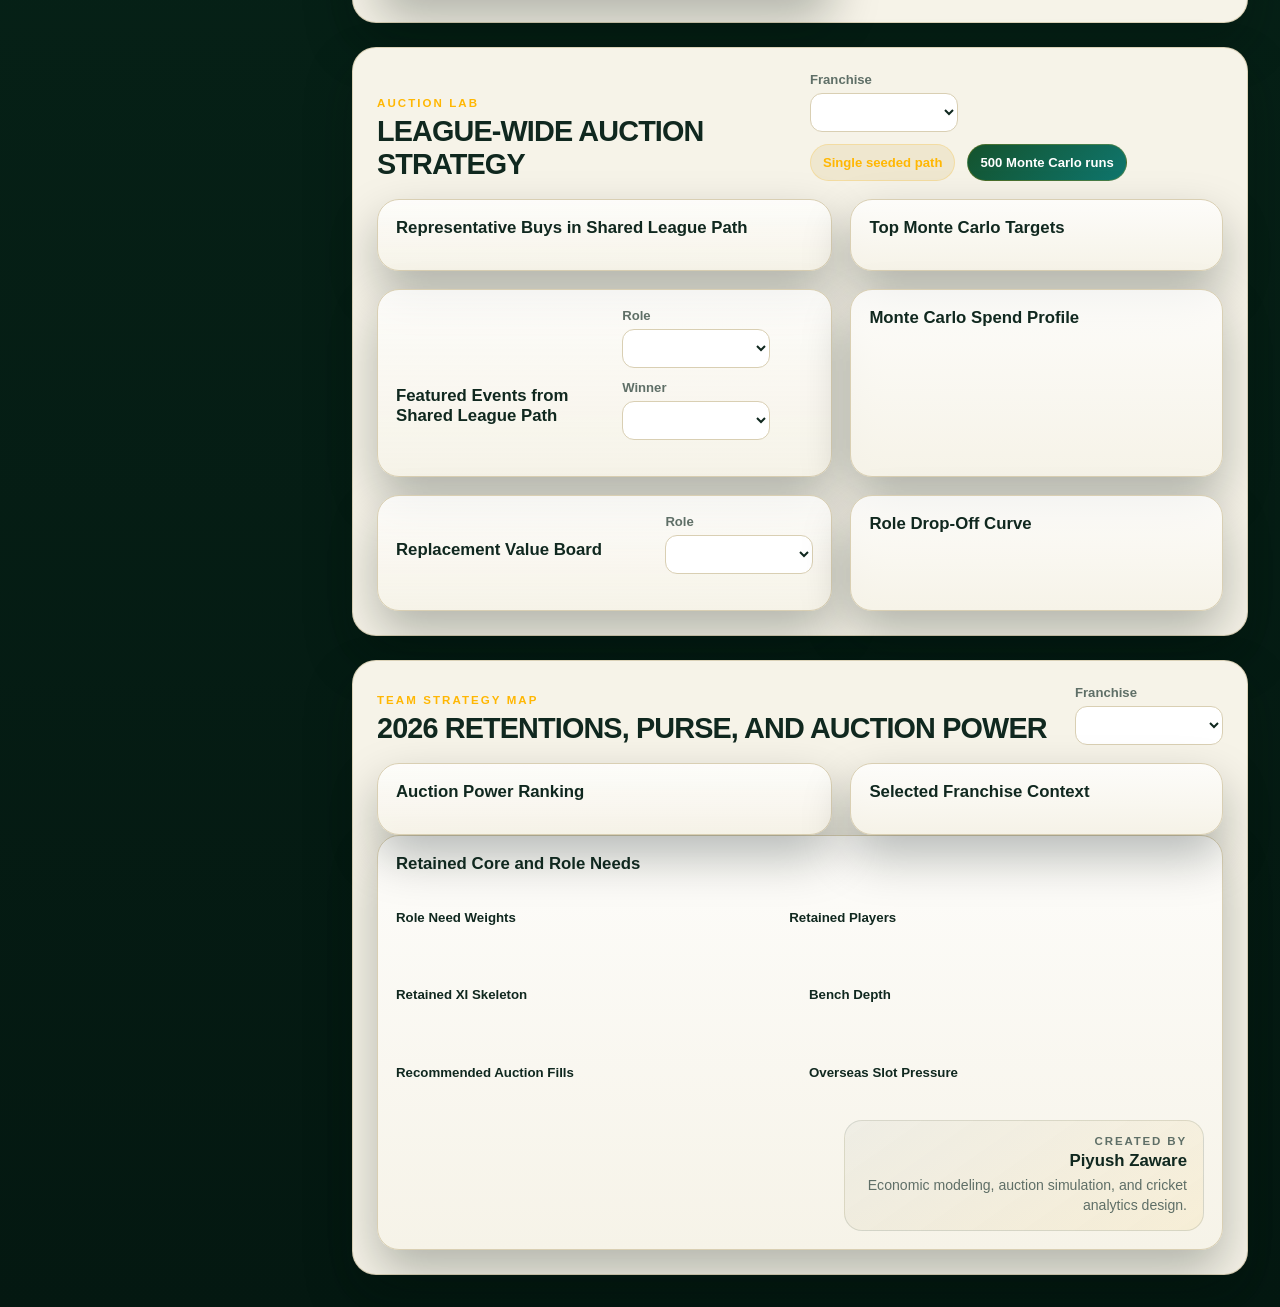
==== commit 6bc02a23: "Add IPL 2026 match planning dashboard" ====
--- a/Dashboard/index.html
+++ b/Dashboard/index.html
@@ -4,7 +4,7 @@
     <meta charset="UTF-8" />
     <meta name="viewport" content="width=device-width, initial-scale=1.0" />
     <title>IPL Auction Intelligence Hub</title>
-    <link rel="stylesheet" href="./styles.css?v=ipl-theme-13" />
+    <link rel="stylesheet" href="./styles.css?v=ipl-theme-14" />
   </head>
   <body>
     <div class="page-shell">
@@ -53,6 +53,9 @@
               </a>
               <a class="action-button" href="./draft_board.html" target="_blank" rel="noopener noreferrer">
                 Open Draft Board
+              </a>
+              <a class="action-button" href="./match_planning.html" target="_blank" rel="noopener noreferrer">
+                Open IPL 2026 Match-by-Match Planning
               </a>
             </div>
           </div>
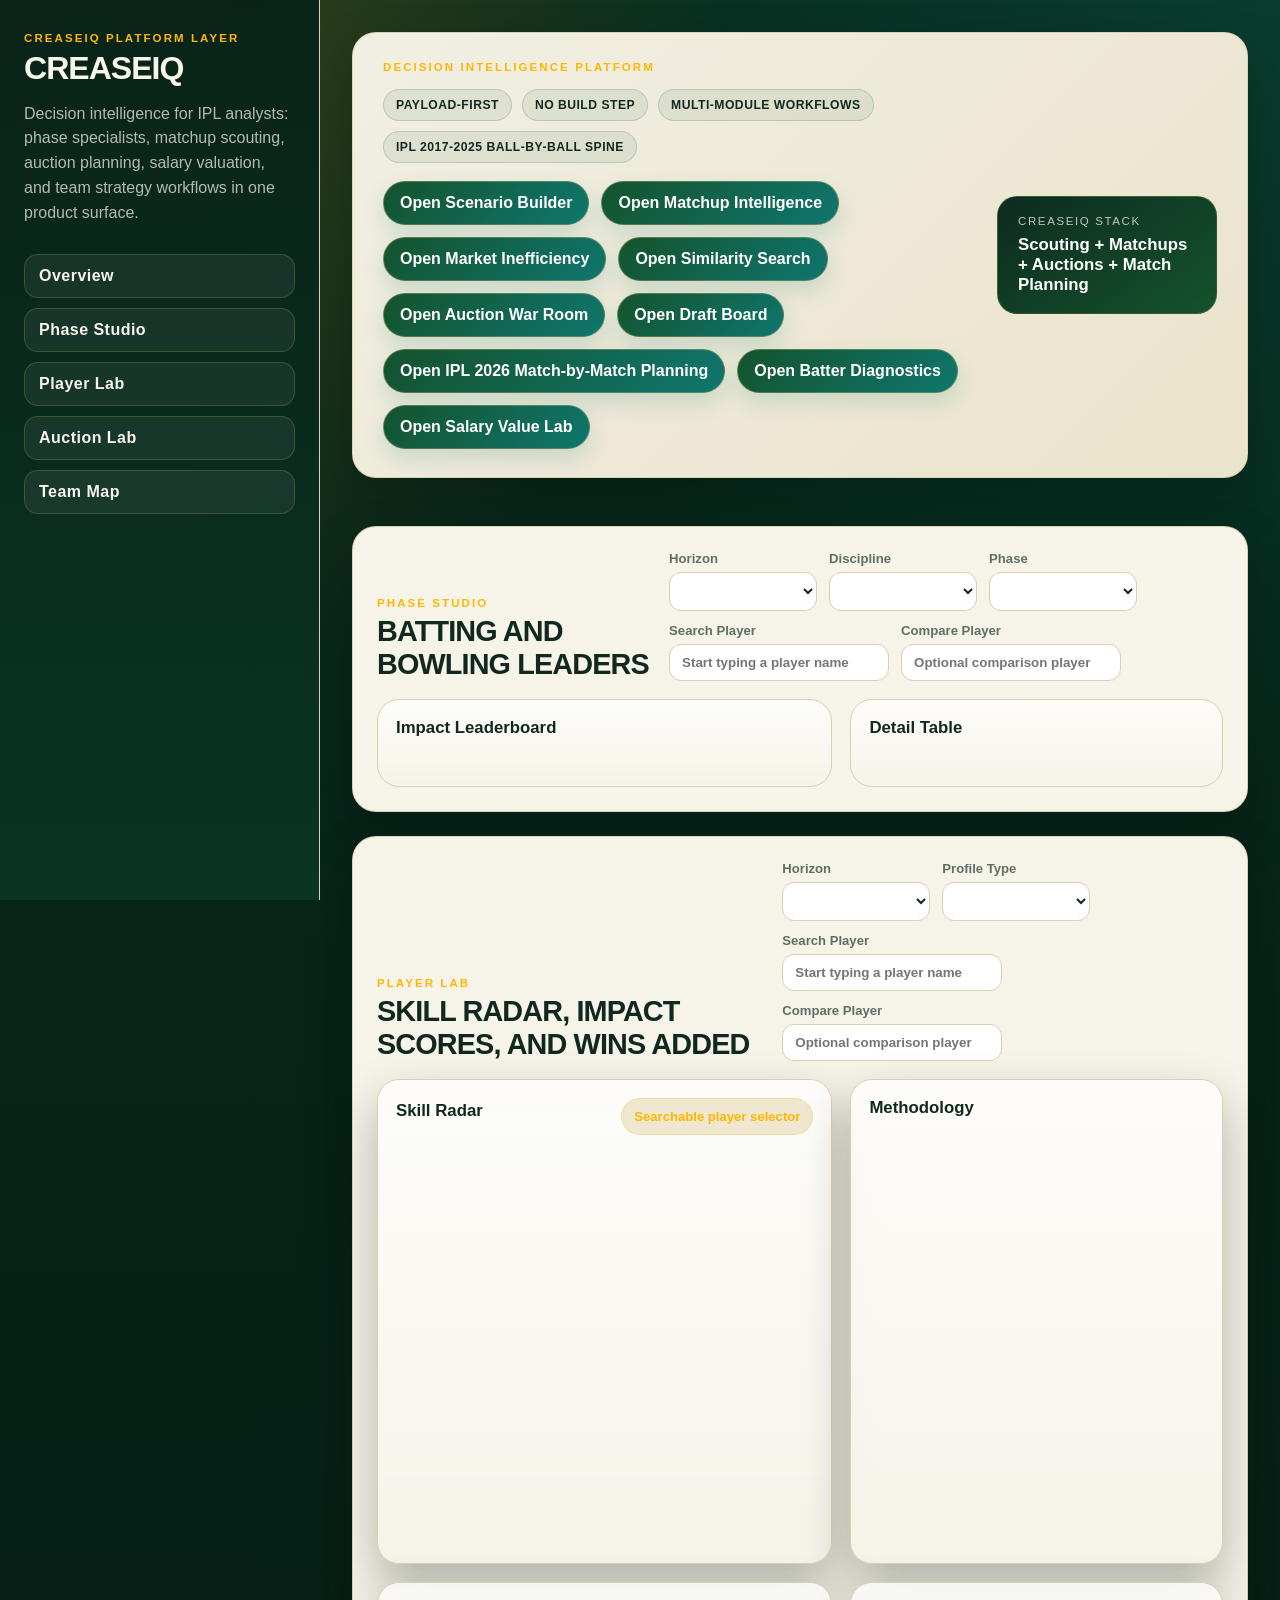
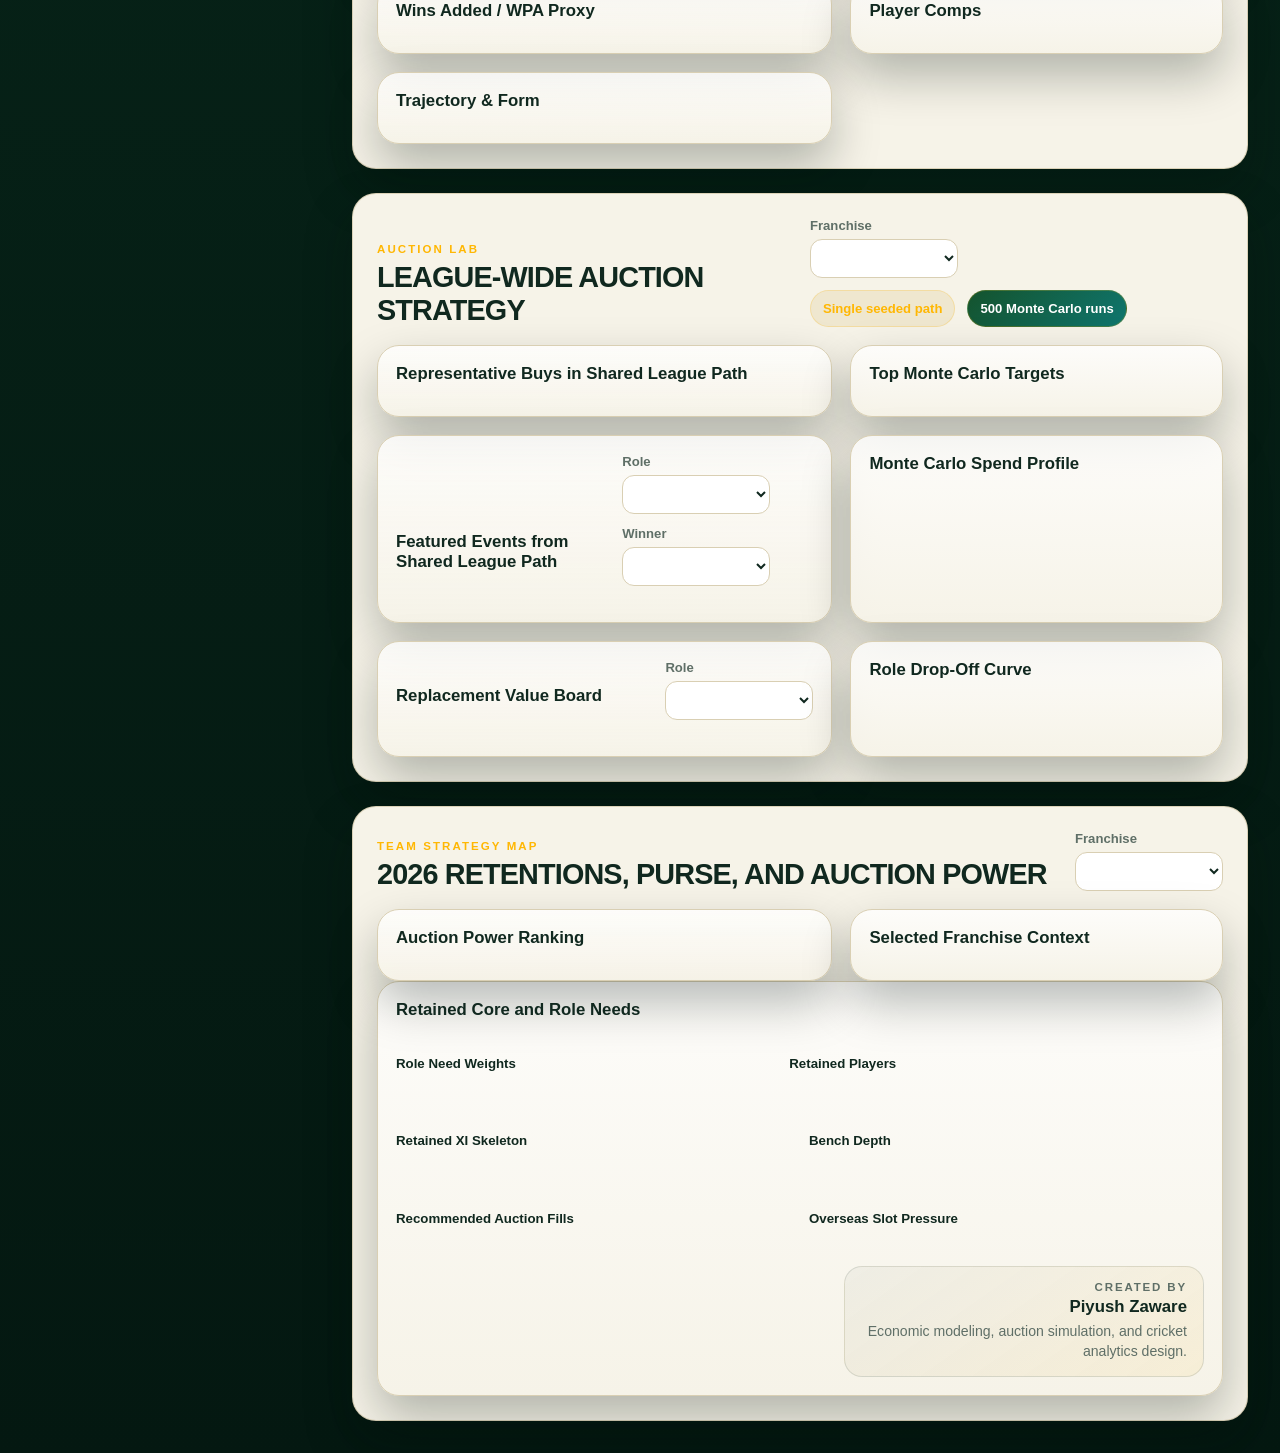
==== commit dbea0802: "Refresh dashboard as CreaseIQ product layer" ====
--- a/Dashboard/index.html
+++ b/Dashboard/index.html
@@ -3,18 +3,18 @@
   <head>
     <meta charset="UTF-8" />
     <meta name="viewport" content="width=device-width, initial-scale=1.0" />
-    <title>IPL Auction Intelligence Hub</title>
-    <link rel="stylesheet" href="./styles.css?v=ipl-theme-14" />
+    <title>CreaseIQ · Decision Intelligence Platform</title>
+    <link rel="stylesheet" href="./styles.css?v=ipl-theme-21" />
   </head>
   <body>
     <div class="page-shell">
       <aside class="sidebar">
         <div class="brand-block">
-          <p class="eyebrow">Sports Analytics + BI</p>
-          <h1>IPL Auction Intelligence League Hub</h1>
+          <p class="eyebrow">CreaseIQ Platform Layer</p>
+          <h1>CreaseIQ</h1>
           <p class="brand-copy">
-            Decision support for phase specialists, league-wide auction scarcity, and team-specific
-            sequential bidding strategy.
+            Decision intelligence for IPL analysts: phase specialists, matchup scouting,
+            auction planning, salary valuation, and team strategy workflows in one product surface.
           </p>
         </div>
 
@@ -32,9 +32,15 @@
       <main class="main-content">
         <section class="hero-panel" id="overview">
           <div>
-            <p class="eyebrow">Executive View</p>
+            <p class="eyebrow">Decision Intelligence Platform</p>
             <h2 id="hero-title"></h2>
             <p class="hero-subtitle" id="hero-subtitle"></p>
+            <div class="platform-pills">
+              <span class="platform-pill">Payload-First</span>
+              <span class="platform-pill">No Build Step</span>
+              <span class="platform-pill">Multi-Module Workflows</span>
+              <span class="platform-pill">IPL 2017-2025 Ball-by-Ball Spine</span>
+            </div>
             <div class="hero-actions">
               <a class="action-button" href="./scenario_builder.html" target="_blank" rel="noopener noreferrer">
                 Open Scenario Builder
@@ -57,11 +63,17 @@
               <a class="action-button" href="./match_planning.html" target="_blank" rel="noopener noreferrer">
                 Open IPL 2026 Match-by-Match Planning
               </a>
+              <a class="action-button" href="./batter_diagnostics.html" target="_blank" rel="noopener noreferrer">
+                Open Batter Diagnostics
+              </a>
+              <a class="action-button" href="./salary_value_lab.html" target="_blank" rel="noopener noreferrer">
+                Open Salary Value Lab
+              </a>
             </div>
           </div>
           <div class="hero-badge">
-            <span>2026 Auction Engine</span>
-            <strong>Randomized Within-Set Order</strong>
+            <span>CreaseIQ Stack</span>
+            <strong>Scouting + Matchups + Auctions + Match Planning</strong>
           </div>
         </section>
 
@@ -225,7 +237,7 @@
               </div>
             </div>
 
-              <div class="tile">
+            <div class="tile">
               <h4>Monte Carlo Spend Profile</h4>
               <div id="spend-bars" class="bar-chart compact-bars"></div>
             </div>
@@ -320,7 +332,7 @@
       </main>
     </div>
 
-    <script src="./data/dashboard_data.js?v=ipl-theme-11"></script>
-    <script src="./app.js?v=ipl-theme-11"></script>
+    <script src="./data/dashboard_data.js?v=ipl-theme-21"></script>
+    <script src="./app.js?v=ipl-theme-21"></script>
   </body>
 </html>
--- a/Dashboard/styles.css
+++ b/Dashboard/styles.css
@@ -185,6 +185,27 @@
   display: flex;
   flex-wrap: wrap;
   gap: 12px;
+}
+
+.platform-pills {
+  margin-top: 16px;
+  display: flex;
+  flex-wrap: wrap;
+  gap: 10px;
+}
+
+.platform-pill {
+  display: inline-flex;
+  align-items: center;
+  padding: 8px 12px;
+  border-radius: 999px;
+  background: rgba(20, 83, 45, 0.08);
+  border: 1px solid rgba(15, 118, 110, 0.2);
+  color: var(--ink);
+  font-size: 0.76rem;
+  font-weight: 800;
+  letter-spacing: 0.04em;
+  text-transform: uppercase;
 }
 
 .action-button {
@@ -625,6 +646,16 @@
   align-items: center;
 }
 
+.architecture-detail {
+  display: grid;
+  justify-items: end;
+  gap: 6px;
+}
+
+.architecture-detail strong {
+  text-align: right;
+}
+
 .architecture-item.filled strong {
   color: var(--ink);
 }
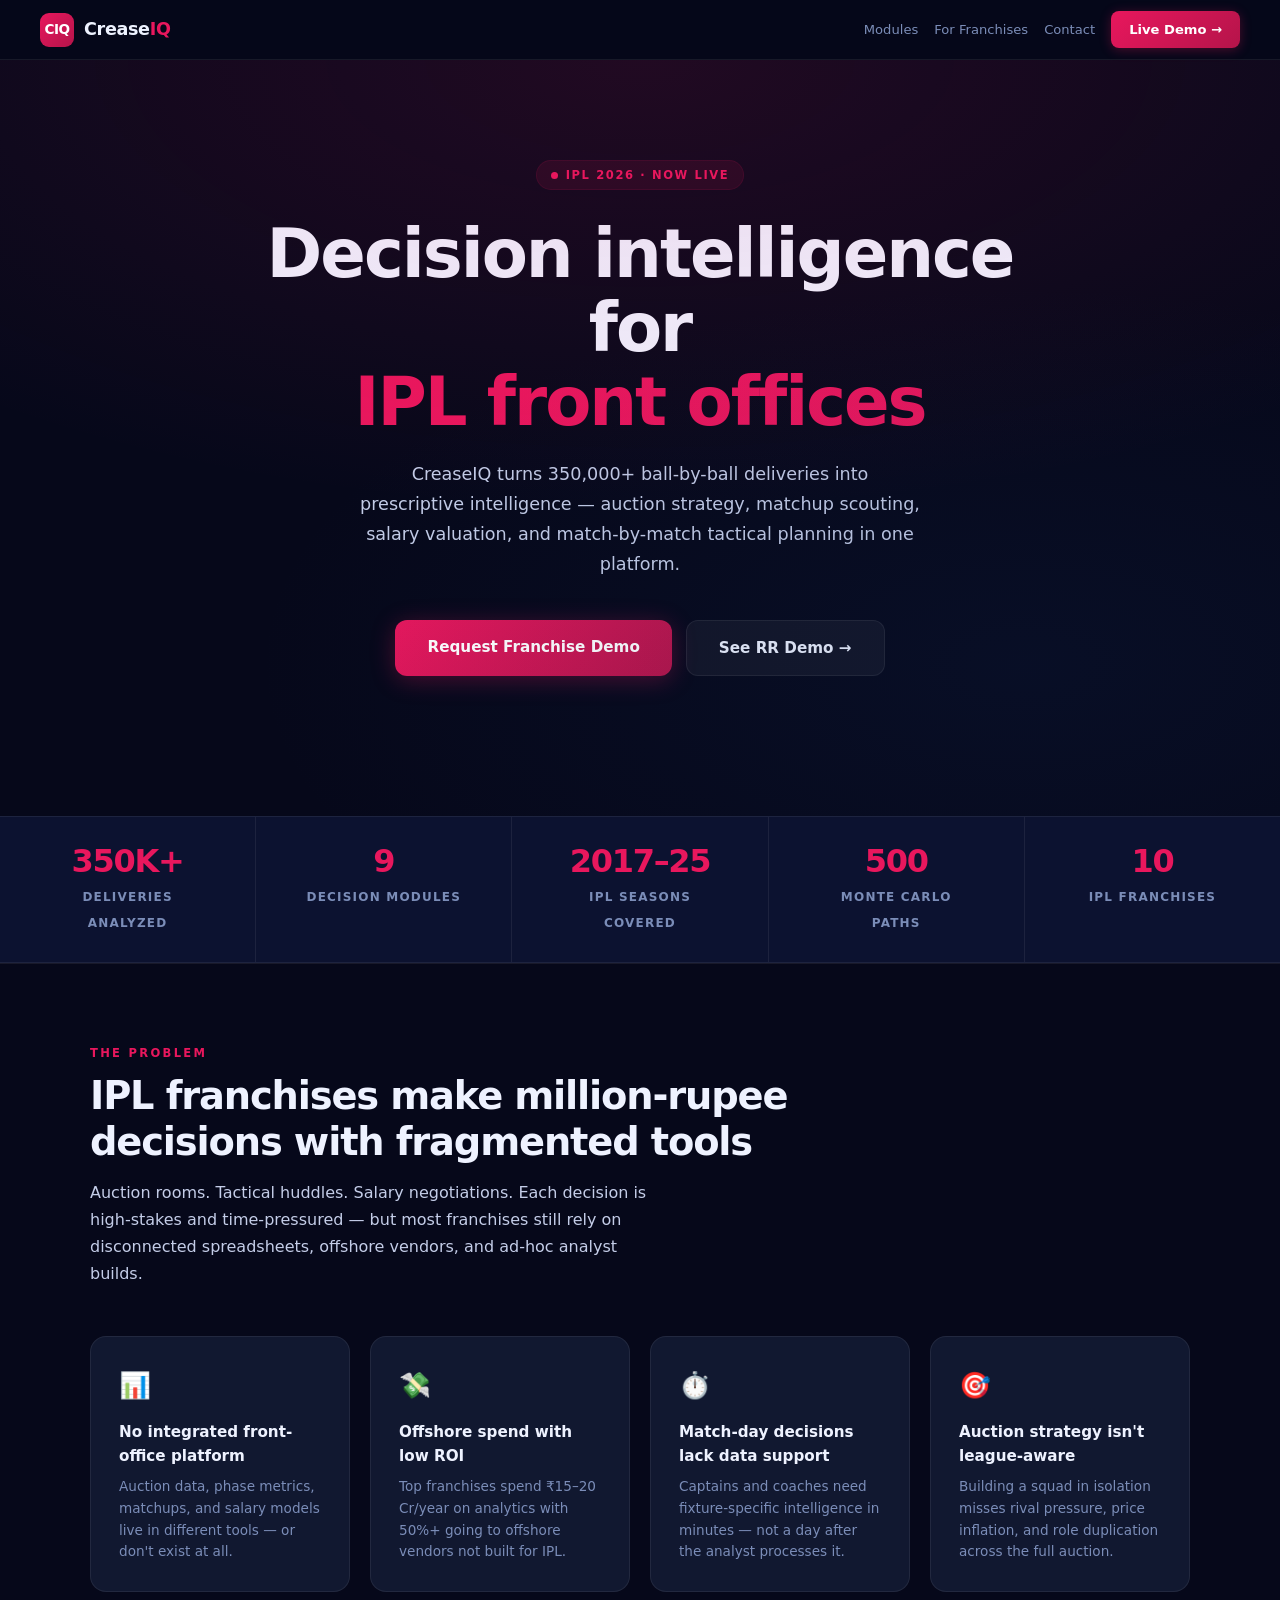
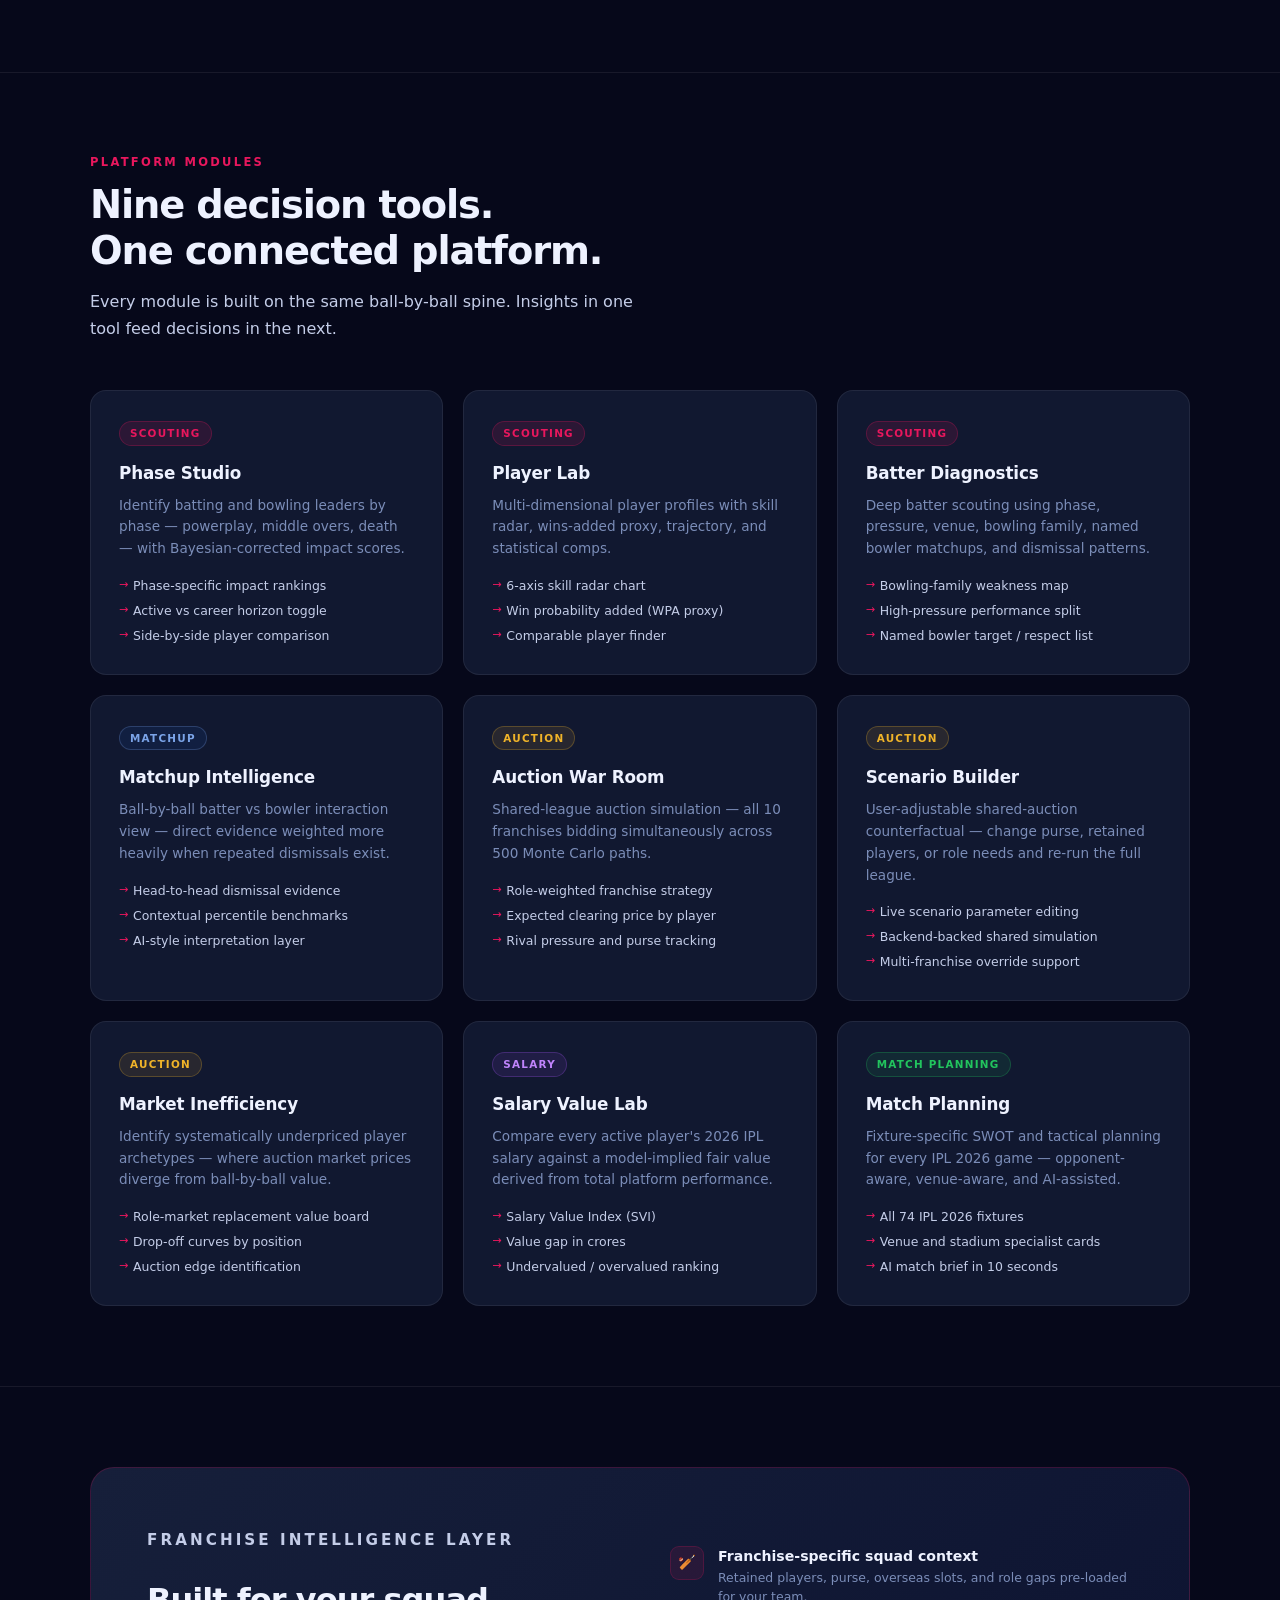
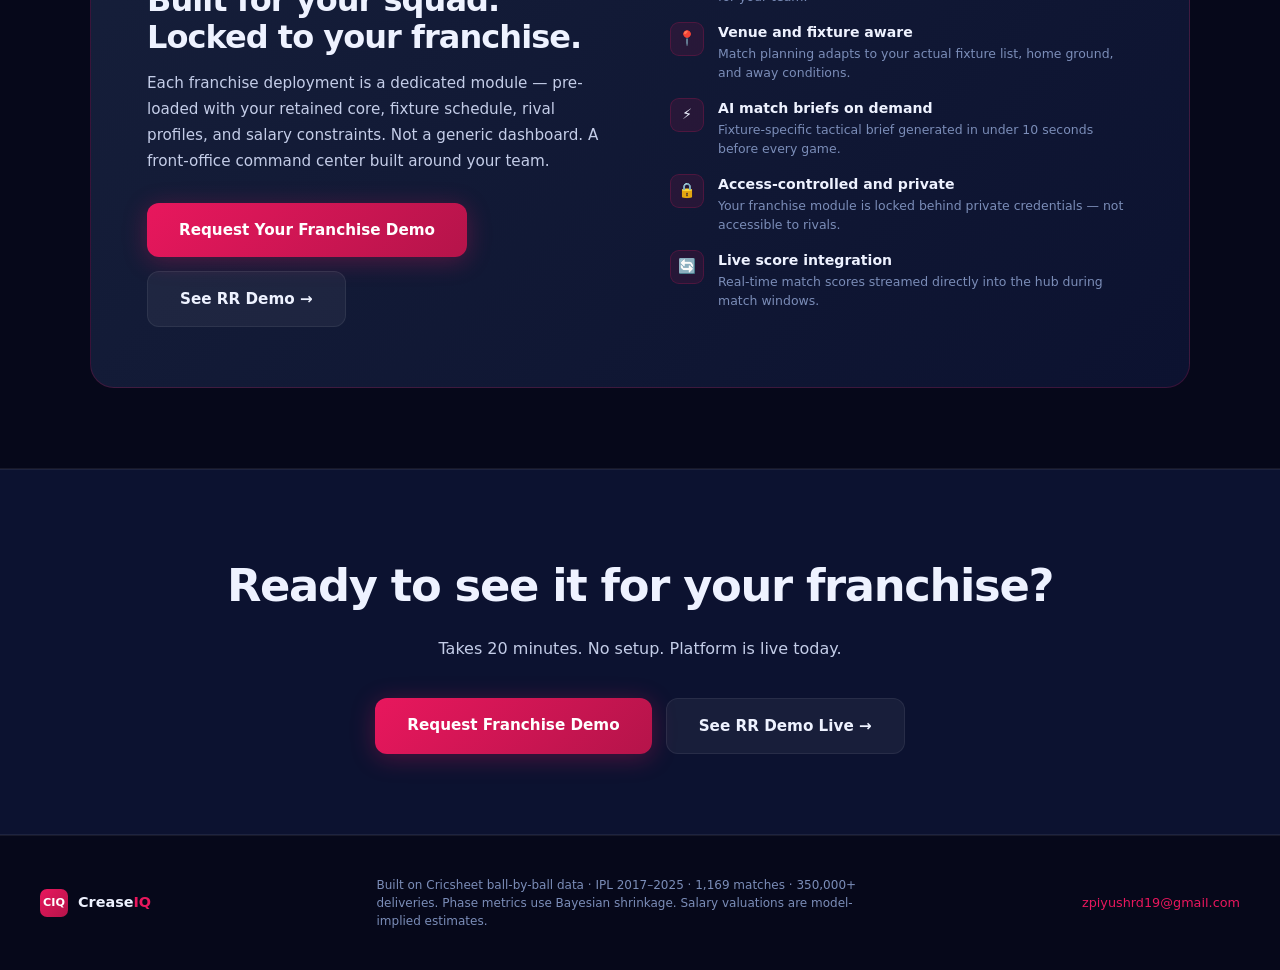
==== commit a5020483: "Add CreaseIQ marketing landing page as public index - index.html replaced with a standalone marketin" ====
--- a/Dashboard/index.html
+++ b/Dashboard/index.html
@@ -1,338 +1,895 @@
 <!DOCTYPE html>
 <html lang="en">
-  <head>
-    <meta charset="UTF-8" />
-    <meta name="viewport" content="width=device-width, initial-scale=1.0" />
-    <title>CreaseIQ · Decision Intelligence Platform</title>
-    <link rel="stylesheet" href="./styles.css?v=ipl-theme-21" />
-  </head>
-  <body>
-    <div class="page-shell">
-      <aside class="sidebar">
-        <div class="brand-block">
-          <p class="eyebrow">CreaseIQ Platform Layer</p>
-          <h1>CreaseIQ</h1>
-          <p class="brand-copy">
-            Decision intelligence for IPL analysts: phase specialists, matchup scouting,
-            auction planning, salary valuation, and team strategy workflows in one product surface.
-          </p>
+<head>
+  <meta charset="UTF-8" />
+  <meta name="viewport" content="width=device-width, initial-scale=1.0" />
+  <title>CreaseIQ — Decision Intelligence for IPL Front Offices</title>
+  <style>
+    *, *::before, *::after { box-sizing: border-box; margin: 0; padding: 0; }
+
+    :root {
+      --ink:       #06081A;
+      --ink2:      #0C1230;
+      --card:      #111830;
+      --card2:     #161F3A;
+      --border:    rgba(255,255,255,0.07);
+      --pink:      #E8175D;
+      --pink-d:    #B5144A;
+      --pink-glow: rgba(232,23,93,0.3);
+      --pink-dim:  rgba(232,23,93,0.1);
+      --blue:      #14336B;
+      --gold:      #F0B429;
+      --text:      #EEF2FF;
+      --muted:     #7B8DB8;
+      --light:     #C4CDE8;
+      --green:     #22C55E;
+    }
+
+    html { scroll-behavior: smooth; }
+
+    body {
+      font-family: "Segoe UI", system-ui, -apple-system, sans-serif;
+      background: var(--ink);
+      color: var(--text);
+      line-height: 1.6;
+    }
+
+    /* ── NAV ──────────────────────────────────────────────────────────── */
+    nav {
+      position: sticky;
+      top: 0;
+      z-index: 100;
+      background: rgba(6,8,26,0.92);
+      backdrop-filter: blur(12px);
+      border-bottom: 1px solid var(--border);
+      display: flex;
+      align-items: center;
+      justify-content: space-between;
+      padding: 0 40px;
+      height: 60px;
+    }
+
+    .nav-brand {
+      display: flex;
+      align-items: center;
+      gap: 10px;
+    }
+
+    .nav-logo {
+      width: 34px;
+      height: 34px;
+      border-radius: 9px;
+      background: linear-gradient(135deg, var(--pink), var(--pink-d));
+      display: flex;
+      align-items: center;
+      justify-content: center;
+      font-weight: 900;
+      font-size: 0.85rem;
+      letter-spacing: -0.04em;
+      color: white;
+      flex-shrink: 0;
+    }
+
+    .nav-wordmark {
+      font-size: 1.1rem;
+      font-weight: 800;
+      letter-spacing: -0.02em;
+      color: var(--text);
+    }
+
+    .nav-wordmark span { color: var(--pink); }
+
+    .nav-right {
+      display: flex;
+      align-items: center;
+      gap: 16px;
+    }
+
+    .nav-link {
+      font-size: 0.82rem;
+      color: var(--muted);
+      text-decoration: none;
+      font-weight: 500;
+      transition: color 0.2s;
+    }
+
+    .nav-link:hover { color: var(--text); }
+
+    .nav-cta {
+      padding: 8px 18px;
+      background: linear-gradient(135deg, var(--pink), var(--pink-d));
+      color: white;
+      border-radius: 8px;
+      font-size: 0.82rem;
+      font-weight: 700;
+      text-decoration: none;
+      box-shadow: 0 2px 12px var(--pink-glow);
+      transition: all 0.2s;
+    }
+
+    .nav-cta:hover { transform: translateY(-1px); box-shadow: 0 4px 20px var(--pink-glow); }
+
+    /* ── HERO ─────────────────────────────────────────────────────────── */
+    .hero {
+      position: relative;
+      overflow: hidden;
+      padding: 100px 40px 80px;
+      text-align: center;
+    }
+
+    .hero::before {
+      content: '';
+      position: absolute;
+      inset: 0;
+      background:
+        radial-gradient(ellipse 80% 60% at 50% 0%, rgba(232,23,93,0.12), transparent),
+        radial-gradient(ellipse 60% 50% at 80% 80%, rgba(20,51,107,0.15), transparent);
+      pointer-events: none;
+    }
+
+    .hero-badge {
+      display: inline-flex;
+      align-items: center;
+      gap: 8px;
+      padding: 5px 14px;
+      border-radius: 999px;
+      border: 1px solid var(--pink-dim);
+      background: var(--pink-dim);
+      font-size: 0.72rem;
+      font-weight: 700;
+      text-transform: uppercase;
+      letter-spacing: 0.14em;
+      color: var(--pink);
+      margin-bottom: 28px;
+    }
+
+    .hero-badge::before {
+      content: '';
+      width: 7px;
+      height: 7px;
+      border-radius: 50%;
+      background: var(--pink);
+      animation: pulse 2s ease-in-out infinite;
+    }
+
+    @keyframes pulse {
+      0%, 100% { opacity: 1; }
+      50%       { opacity: 0.4; }
+    }
+
+    .hero h1 {
+      font-size: clamp(2.4rem, 6vw, 4.2rem);
+      font-weight: 900;
+      letter-spacing: -0.03em;
+      line-height: 1.1;
+      margin-bottom: 20px;
+      max-width: 820px;
+      margin-left: auto;
+      margin-right: auto;
+    }
+
+    .hero h1 em {
+      font-style: normal;
+      color: var(--pink);
+    }
+
+    .hero-sub {
+      font-size: 1.1rem;
+      color: var(--light);
+      max-width: 560px;
+      margin: 0 auto 40px;
+      line-height: 1.7;
+    }
+
+    .hero-actions {
+      display: flex;
+      gap: 14px;
+      justify-content: center;
+      flex-wrap: wrap;
+      margin-bottom: 60px;
+    }
+
+    .btn-primary {
+      padding: 15px 32px;
+      background: linear-gradient(135deg, var(--pink), var(--pink-d));
+      color: white;
+      border-radius: 12px;
+      font-weight: 700;
+      font-size: 0.95rem;
+      text-decoration: none;
+      box-shadow: 0 4px 24px var(--pink-glow);
+      transition: all 0.2s;
+    }
+
+    .btn-primary:hover { transform: translateY(-2px); box-shadow: 0 8px 32px var(--pink-glow); }
+
+    .btn-secondary {
+      padding: 15px 32px;
+      background: rgba(255,255,255,0.05);
+      color: var(--text);
+      border-radius: 12px;
+      font-weight: 700;
+      font-size: 0.95rem;
+      text-decoration: none;
+      border: 1px solid var(--border);
+      transition: all 0.2s;
+    }
+
+    .btn-secondary:hover { background: rgba(255,255,255,0.09); }
+
+    /* ── STATS BAR ────────────────────────────────────────────────────── */
+    .stats-bar {
+      display: flex;
+      justify-content: center;
+      gap: 0;
+      flex-wrap: wrap;
+      border-top: 1px solid var(--border);
+      border-bottom: 1px solid var(--border);
+      background: var(--ink2);
+    }
+
+    .stat-item {
+      padding: 28px 48px;
+      text-align: center;
+      border-right: 1px solid var(--border);
+      flex: 1;
+      min-width: 160px;
+    }
+
+    .stat-item:last-child { border-right: none; }
+
+    .stat-number {
+      display: block;
+      font-size: 2rem;
+      font-weight: 900;
+      color: var(--pink);
+      letter-spacing: -0.04em;
+      line-height: 1;
+      margin-bottom: 6px;
+    }
+
+    .stat-label {
+      font-size: 0.75rem;
+      color: var(--muted);
+      text-transform: uppercase;
+      letter-spacing: 0.1em;
+      font-weight: 600;
+    }
+
+    /* ── SECTION SHARED ───────────────────────────────────────────────── */
+    .section {
+      padding: 80px 40px;
+      max-width: 1180px;
+      margin: 0 auto;
+    }
+
+    .section-eyebrow {
+      font-size: 0.72rem;
+      text-transform: uppercase;
+      letter-spacing: 0.2em;
+      font-weight: 700;
+      color: var(--pink);
+      margin-bottom: 10px;
+    }
+
+    .section-title {
+      font-size: clamp(1.6rem, 3.5vw, 2.4rem);
+      font-weight: 900;
+      letter-spacing: -0.03em;
+      line-height: 1.2;
+      margin-bottom: 14px;
+    }
+
+    .section-sub {
+      font-size: 1rem;
+      color: var(--light);
+      max-width: 560px;
+      line-height: 1.7;
+      margin-bottom: 48px;
+    }
+
+    /* ── PROBLEM ──────────────────────────────────────────────────────── */
+    .problem-grid {
+      display: grid;
+      grid-template-columns: repeat(auto-fit, minmax(260px, 1fr));
+      gap: 20px;
+    }
+
+    .problem-card {
+      background: var(--card);
+      border: 1px solid var(--border);
+      border-radius: 16px;
+      padding: 28px;
+    }
+
+    .problem-icon {
+      font-size: 1.6rem;
+      margin-bottom: 14px;
+    }
+
+    .problem-card h4 {
+      font-size: 0.95rem;
+      font-weight: 700;
+      color: var(--text);
+      margin-bottom: 8px;
+    }
+
+    .problem-card p {
+      font-size: 0.85rem;
+      color: var(--muted);
+      line-height: 1.6;
+    }
+
+    /* ── MODULES GRID ─────────────────────────────────────────────────── */
+    .modules-grid {
+      display: grid;
+      grid-template-columns: repeat(auto-fill, minmax(310px, 1fr));
+      gap: 20px;
+    }
+
+    .module-card {
+      background: var(--card);
+      border: 1px solid var(--border);
+      border-radius: 16px;
+      padding: 28px;
+      transition: border-color 0.2s, transform 0.2s;
+      position: relative;
+      overflow: hidden;
+    }
+
+    .module-card::before {
+      content: '';
+      position: absolute;
+      top: 0; left: 0; right: 0;
+      height: 2px;
+      background: linear-gradient(90deg, var(--pink), transparent);
+      opacity: 0;
+      transition: opacity 0.2s;
+    }
+
+    .module-card:hover {
+      border-color: rgba(232,23,93,0.3);
+      transform: translateY(-2px);
+    }
+
+    .module-card:hover::before { opacity: 1; }
+
+    .module-tag {
+      display: inline-block;
+      padding: 3px 10px;
+      border-radius: 999px;
+      font-size: 0.65rem;
+      font-weight: 700;
+      text-transform: uppercase;
+      letter-spacing: 0.12em;
+      margin-bottom: 14px;
+    }
+
+    .tag-scouting  { background: rgba(232,23,93,0.12); color: var(--pink); border: 1px solid rgba(232,23,93,0.25); }
+    .tag-auction   { background: rgba(240,180,41,0.1);  color: var(--gold); border: 1px solid rgba(240,180,41,0.25); }
+    .tag-matchup   { background: rgba(20,51,107,0.3);   color: #7BA4E8;     border: 1px solid rgba(123,164,232,0.25); }
+    .tag-planning  { background: rgba(34,197,94,0.1);   color: var(--green);border: 1px solid rgba(34,197,94,0.25); }
+    .tag-salary    { background: rgba(168,85,247,0.1);  color: #C084FC;     border: 1px solid rgba(168,85,247,0.25); }
+
+    .module-card h3 {
+      font-size: 1.05rem;
+      font-weight: 800;
+      color: var(--text);
+      margin-bottom: 8px;
+      letter-spacing: -0.01em;
+    }
+
+    .module-card p {
+      font-size: 0.85rem;
+      color: var(--muted);
+      line-height: 1.6;
+      margin-bottom: 16px;
+    }
+
+    .module-bullets {
+      list-style: none;
+      display: flex;
+      flex-direction: column;
+      gap: 5px;
+    }
+
+    .module-bullets li {
+      font-size: 0.78rem;
+      color: var(--light);
+      padding-left: 14px;
+      position: relative;
+    }
+
+    .module-bullets li::before {
+      content: '→';
+      position: absolute;
+      left: 0;
+      color: var(--pink);
+      font-size: 0.7rem;
+    }
+
+    /* ── FRANCHISE SECTION ────────────────────────────────────────────── */
+    .franchise-block {
+      background: linear-gradient(135deg, var(--card2), var(--ink2));
+      border: 1px solid rgba(232,23,93,0.2);
+      border-radius: 24px;
+      padding: 60px 56px;
+      display: grid;
+      grid-template-columns: 1fr 1fr;
+      gap: 60px;
+      align-items: center;
+    }
+
+    @media (max-width: 768px) {
+      .franchise-block { grid-template-columns: 1fr; gap: 36px; padding: 36px 28px; }
+    }
+
+    .franchise-eyebrow {
+      font-size: 0.7rem;
+      text-transform: uppercase;
+      letter-spacing: 0.2em;
+      font-weight: 700;
+      color: var(--pink);
+      margin-bottom: 12px;
+    }
+
+    .franchise-block h2 {
+      font-size: 2rem;
+      font-weight: 900;
+      letter-spacing: -0.03em;
+      line-height: 1.15;
+      margin-bottom: 16px;
+    }
+
+    .franchise-block p {
+      color: var(--light);
+      font-size: 0.95rem;
+      line-height: 1.7;
+      margin-bottom: 28px;
+    }
+
+    .franchise-features {
+      display: flex;
+      flex-direction: column;
+      gap: 14px;
+    }
+
+    .franchise-feature {
+      display: flex;
+      gap: 14px;
+      align-items: flex-start;
+    }
+
+    .ff-icon {
+      width: 34px;
+      height: 34px;
+      border-radius: 9px;
+      background: var(--pink-dim);
+      border: 1px solid rgba(232,23,93,0.2);
+      display: flex;
+      align-items: center;
+      justify-content: center;
+      font-size: 0.9rem;
+      flex-shrink: 0;
+      margin-top: 1px;
+    }
+
+    .ff-body h5 {
+      font-size: 0.88rem;
+      font-weight: 700;
+      color: var(--text);
+      margin-bottom: 2px;
+    }
+
+    .ff-body p {
+      font-size: 0.78rem;
+      color: var(--muted);
+      margin-bottom: 0;
+      line-height: 1.5;
+    }
+
+    /* ── CTA BAND ─────────────────────────────────────────────────────── */
+    .cta-band {
+      background: var(--ink2);
+      border-top: 1px solid var(--border);
+      border-bottom: 1px solid var(--border);
+      padding: 80px 40px;
+      text-align: center;
+    }
+
+    .cta-band h2 {
+      font-size: clamp(1.8rem, 4vw, 2.8rem);
+      font-weight: 900;
+      letter-spacing: -0.03em;
+      margin-bottom: 14px;
+    }
+
+    .cta-band p {
+      font-size: 1rem;
+      color: var(--light);
+      margin-bottom: 36px;
+      max-width: 480px;
+      margin-left: auto;
+      margin-right: auto;
+    }
+
+    .cta-stack {
+      display: flex;
+      gap: 14px;
+      justify-content: center;
+      flex-wrap: wrap;
+    }
+
+    /* ── FOOTER ───────────────────────────────────────────────────────── */
+    footer {
+      padding: 40px;
+      border-top: 1px solid var(--border);
+      display: flex;
+      align-items: center;
+      justify-content: space-between;
+      flex-wrap: wrap;
+      gap: 16px;
+    }
+
+    .footer-brand {
+      display: flex;
+      align-items: center;
+      gap: 10px;
+    }
+
+    .footer-logo {
+      width: 28px;
+      height: 28px;
+      border-radius: 7px;
+      background: linear-gradient(135deg, var(--pink), var(--pink-d));
+      display: flex;
+      align-items: center;
+      justify-content: center;
+      font-weight: 900;
+      font-size: 0.7rem;
+      color: white;
+    }
+
+    .footer-wordmark {
+      font-size: 0.9rem;
+      font-weight: 800;
+      color: var(--text);
+    }
+
+    .footer-wordmark span { color: var(--pink); }
+
+    .footer-note {
+      font-size: 0.75rem;
+      color: var(--muted);
+      max-width: 480px;
+      line-height: 1.5;
+    }
+
+    .footer-contact {
+      font-size: 0.8rem;
+      color: var(--muted);
+    }
+
+    .footer-contact a {
+      color: var(--pink);
+      text-decoration: none;
+    }
+
+    /* ── DIVIDER ──────────────────────────────────────────────────────── */
+    .section-divider {
+      border: none;
+      border-top: 1px solid var(--border);
+      margin: 0;
+    }
+
+    /* ── RESPONSIVE ───────────────────────────────────────────────────── */
+    @media (max-width: 640px) {
+      nav { padding: 0 20px; }
+      .nav-link { display: none; }
+      .hero { padding: 60px 20px 50px; }
+      .section { padding: 56px 20px; }
+      .stat-item { padding: 20px 24px; }
+      footer { padding: 28px 20px; flex-direction: column; align-items: flex-start; }
+    }
+  </style>
+</head>
+<body>
+
+<!-- ── NAV ──────────────────────────────────────────────────────────────── -->
+<nav>
+  <div class="nav-brand">
+    <div class="nav-logo">CIQ</div>
+    <span class="nav-wordmark">Crease<span>IQ</span></span>
+  </div>
+  <div class="nav-right">
+    <a class="nav-link" href="#modules">Modules</a>
+    <a class="nav-link" href="#franchise">For Franchises</a>
+    <a class="nav-link" href="mailto:zpiyushrd19@gmail.com">Contact</a>
+    <a class="nav-cta" href="./rr_login.html">Live Demo →</a>
+  </div>
+</nav>
+
+<!-- ── HERO ─────────────────────────────────────────────────────────────── -->
+<section class="hero">
+  <div class="hero-badge">IPL 2026 · Now Live</div>
+  <h1>Decision intelligence for<br /><em>IPL front offices</em></h1>
+  <p class="hero-sub">
+    CreaseIQ turns 350,000+ ball-by-ball deliveries into prescriptive
+    intelligence — auction strategy, matchup scouting, salary valuation,
+    and match-by-match tactical planning in one platform.
+  </p>
+  <div class="hero-actions">
+    <a class="btn-primary" href="mailto:zpiyushrd19@gmail.com?subject=CreaseIQ%20Franchise%20Demo%20Request&body=Hi%20Piyush%2C%0A%0AI%27d%20like%20to%20learn%20more%20about%20CreaseIQ%20for%20our%20franchise.%0A%0ATeam%3A%20%0ARole%3A%20%0A">
+      Request Franchise Demo
+    </a>
+    <a class="btn-secondary" href="./rr_login.html">
+      See RR Demo →
+    </a>
+  </div>
+</section>
+
+<!-- ── STATS BAR ─────────────────────────────────────────────────────────── -->
+<div class="stats-bar">
+  <div class="stat-item">
+    <span class="stat-number">350K+</span>
+    <span class="stat-label">Deliveries analyzed</span>
+  </div>
+  <div class="stat-item">
+    <span class="stat-number">9</span>
+    <span class="stat-label">Decision modules</span>
+  </div>
+  <div class="stat-item">
+    <span class="stat-number">2017–25</span>
+    <span class="stat-label">IPL seasons covered</span>
+  </div>
+  <div class="stat-item">
+    <span class="stat-number">500</span>
+    <span class="stat-label">Monte Carlo paths</span>
+  </div>
+  <div class="stat-item">
+    <span class="stat-number">10</span>
+    <span class="stat-label">IPL franchises</span>
+  </div>
+</div>
+
+<hr class="section-divider" />
+
+<!-- ── PROBLEM ───────────────────────────────────────────────────────────── -->
+<div class="section">
+  <p class="section-eyebrow">The Problem</p>
+  <h2 class="section-title">IPL franchises make million-rupee<br />decisions with fragmented tools</h2>
+  <p class="section-sub">
+    Auction rooms. Tactical huddles. Salary negotiations.
+    Each decision is high-stakes and time-pressured — but most franchises
+    still rely on disconnected spreadsheets, offshore vendors, and ad-hoc analyst builds.
+  </p>
+  <div class="problem-grid">
+    <div class="problem-card">
+      <div class="problem-icon">📊</div>
+      <h4>No integrated front-office platform</h4>
+      <p>Auction data, phase metrics, matchups, and salary models live in different tools — or don't exist at all.</p>
+    </div>
+    <div class="problem-card">
+      <div class="problem-icon">💸</div>
+      <h4>Offshore spend with low ROI</h4>
+      <p>Top franchises spend ₹15–20 Cr/year on analytics with 50%+ going to offshore vendors not built for IPL.</p>
+    </div>
+    <div class="problem-card">
+      <div class="problem-icon">⏱️</div>
+      <h4>Match-day decisions lack data support</h4>
+      <p>Captains and coaches need fixture-specific intelligence in minutes — not a day after the analyst processes it.</p>
+    </div>
+    <div class="problem-card">
+      <div class="problem-icon">🎯</div>
+      <h4>Auction strategy isn't league-aware</h4>
+      <p>Building a squad in isolation misses rival pressure, price inflation, and role duplication across the full auction.</p>
+    </div>
+  </div>
+</div>
+
+<hr class="section-divider" />
+
+<!-- ── MODULES ────────────────────────────────────────────────────────────── -->
+<div class="section" id="modules">
+  <p class="section-eyebrow">Platform Modules</p>
+  <h2 class="section-title">Nine decision tools.<br />One connected platform.</h2>
+  <p class="section-sub">
+    Every module is built on the same ball-by-ball spine.
+    Insights in one tool feed decisions in the next.
+  </p>
+
+  <div class="modules-grid">
+
+    <div class="module-card">
+      <span class="module-tag tag-scouting">Scouting</span>
+      <h3>Phase Studio</h3>
+      <p>Identify batting and bowling leaders by phase — powerplay, middle overs, death — with Bayesian-corrected impact scores.</p>
+      <ul class="module-bullets">
+        <li>Phase-specific impact rankings</li>
+        <li>Active vs career horizon toggle</li>
+        <li>Side-by-side player comparison</li>
+      </ul>
+    </div>
+
+    <div class="module-card">
+      <span class="module-tag tag-scouting">Scouting</span>
+      <h3>Player Lab</h3>
+      <p>Multi-dimensional player profiles with skill radar, wins-added proxy, trajectory, and statistical comps.</p>
+      <ul class="module-bullets">
+        <li>6-axis skill radar chart</li>
+        <li>Win probability added (WPA proxy)</li>
+        <li>Comparable player finder</li>
+      </ul>
+    </div>
+
+    <div class="module-card">
+      <span class="module-tag tag-scouting">Scouting</span>
+      <h3>Batter Diagnostics</h3>
+      <p>Deep batter scouting using phase, pressure, venue, bowling family, named bowler matchups, and dismissal patterns.</p>
+      <ul class="module-bullets">
+        <li>Bowling-family weakness map</li>
+        <li>High-pressure performance split</li>
+        <li>Named bowler target / respect list</li>
+      </ul>
+    </div>
+
+    <div class="module-card">
+      <span class="module-tag tag-matchup">Matchup</span>
+      <h3>Matchup Intelligence</h3>
+      <p>Ball-by-ball batter vs bowler interaction view — direct evidence weighted more heavily when repeated dismissals exist.</p>
+      <ul class="module-bullets">
+        <li>Head-to-head dismissal evidence</li>
+        <li>Contextual percentile benchmarks</li>
+        <li>AI-style interpretation layer</li>
+      </ul>
+    </div>
+
+    <div class="module-card">
+      <span class="module-tag tag-auction">Auction</span>
+      <h3>Auction War Room</h3>
+      <p>Shared-league auction simulation — all 10 franchises bidding simultaneously across 500 Monte Carlo paths.</p>
+      <ul class="module-bullets">
+        <li>Role-weighted franchise strategy</li>
+        <li>Expected clearing price by player</li>
+        <li>Rival pressure and purse tracking</li>
+      </ul>
+    </div>
+
+    <div class="module-card">
+      <span class="module-tag tag-auction">Auction</span>
+      <h3>Scenario Builder</h3>
+      <p>User-adjustable shared-auction counterfactual — change purse, retained players, or role needs and re-run the full league.</p>
+      <ul class="module-bullets">
+        <li>Live scenario parameter editing</li>
+        <li>Backend-backed shared simulation</li>
+        <li>Multi-franchise override support</li>
+      </ul>
+    </div>
+
+    <div class="module-card">
+      <span class="module-tag tag-auction">Auction</span>
+      <h3>Market Inefficiency</h3>
+      <p>Identify systematically underpriced player archetypes — where auction market prices diverge from ball-by-ball value.</p>
+      <ul class="module-bullets">
+        <li>Role-market replacement value board</li>
+        <li>Drop-off curves by position</li>
+        <li>Auction edge identification</li>
+      </ul>
+    </div>
+
+    <div class="module-card">
+      <span class="module-tag tag-salary">Salary</span>
+      <h3>Salary Value Lab</h3>
+      <p>Compare every active player's 2026 IPL salary against a model-implied fair value derived from total platform performance.</p>
+      <ul class="module-bullets">
+        <li>Salary Value Index (SVI)</li>
+        <li>Value gap in crores</li>
+        <li>Undervalued / overvalued ranking</li>
+      </ul>
+    </div>
+
+    <div class="module-card">
+      <span class="module-tag tag-planning">Match Planning</span>
+      <h3>Match Planning</h3>
+      <p>Fixture-specific SWOT and tactical planning for every IPL 2026 game — opponent-aware, venue-aware, and AI-assisted.</p>
+      <ul class="module-bullets">
+        <li>All 74 IPL 2026 fixtures</li>
+        <li>Venue and stadium specialist cards</li>
+        <li>AI match brief in 10 seconds</li>
+      </ul>
+    </div>
+
+  </div>
+</div>
+
+<hr class="section-divider" />
+
+<!-- ── FRANCHISE SECTION ──────────────────────────────────────────────────── -->
+<div class="section" id="franchise">
+  <div class="franchise-block">
+    <div>
+      <p class="franchise-eyebrow">Franchise Intelligence Layer</p>
+      <h2>Built for your squad.<br />Locked to your franchise.</h2>
+      <p>
+        Each franchise deployment is a dedicated module — pre-loaded with your
+        retained core, fixture schedule, rival profiles, and salary constraints.
+        Not a generic dashboard. A front-office command center built around your team.
+      </p>
+      <div class="hero-actions" style="justify-content:flex-start; margin-bottom:0;">
+        <a class="btn-primary" href="mailto:zpiyushrd19@gmail.com?subject=CreaseIQ%20Franchise%20Demo%20Request&body=Hi%20Piyush%2C%0A%0AI%27d%20like%20to%20learn%20more%20about%20CreaseIQ%20for%20our%20franchise.%0A%0ATeam%3A%20%0ARole%3A%20%0A">
+          Request Your Franchise Demo
+        </a>
+        <a class="btn-secondary" href="./rr_login.html">See RR Demo →</a>
+      </div>
+    </div>
+    <div class="franchise-features">
+      <div class="franchise-feature">
+        <div class="ff-icon">🏏</div>
+        <div class="ff-body">
+          <h5>Franchise-specific squad context</h5>
+          <p>Retained players, purse, overseas slots, and role gaps pre-loaded for your team.</p>
         </div>
-
-        <nav class="nav-links">
-          <a href="#overview">Overview</a>
-          <a href="#phase-studio">Phase Studio</a>
-          <a href="#player-lab">Player Lab</a>
-          <a href="#auction-lab">Auction Lab</a>
-          <a href="#team-map">Team Map</a>
-        </nav>
-
-        <div class="sidebar-note" id="story-panels"></div>
-      </aside>
-
-      <main class="main-content">
-        <section class="hero-panel" id="overview">
-          <div>
-            <p class="eyebrow">Decision Intelligence Platform</p>
-            <h2 id="hero-title"></h2>
-            <p class="hero-subtitle" id="hero-subtitle"></p>
-            <div class="platform-pills">
-              <span class="platform-pill">Payload-First</span>
-              <span class="platform-pill">No Build Step</span>
-              <span class="platform-pill">Multi-Module Workflows</span>
-              <span class="platform-pill">IPL 2017-2025 Ball-by-Ball Spine</span>
-            </div>
-            <div class="hero-actions">
-              <a class="action-button" href="./scenario_builder.html" target="_blank" rel="noopener noreferrer">
-                Open Scenario Builder
-              </a>
-              <a class="action-button" href="./matchup_intelligence.html" target="_blank" rel="noopener noreferrer">
-                Open Matchup Intelligence
-              </a>
-              <a class="action-button" href="./market_inefficiency.html" target="_blank" rel="noopener noreferrer">
-                Open Market Inefficiency
-              </a>
-              <a class="action-button" href="./similarity_search.html" target="_blank" rel="noopener noreferrer">
-                Open Similarity Search
-              </a>
-              <a class="action-button" href="./auction_war_room.html" target="_blank" rel="noopener noreferrer">
-                Open Auction War Room
-              </a>
-              <a class="action-button" href="./draft_board.html" target="_blank" rel="noopener noreferrer">
-                Open Draft Board
-              </a>
-              <a class="action-button" href="./match_planning.html" target="_blank" rel="noopener noreferrer">
-                Open IPL 2026 Match-by-Match Planning
-              </a>
-              <a class="action-button" href="./batter_diagnostics.html" target="_blank" rel="noopener noreferrer">
-                Open Batter Diagnostics
-              </a>
-              <a class="action-button" href="./salary_value_lab.html" target="_blank" rel="noopener noreferrer">
-                Open Salary Value Lab
-              </a>
-            </div>
-          </div>
-          <div class="hero-badge">
-            <span>CreaseIQ Stack</span>
-            <strong>Scouting + Matchups + Auctions + Match Planning</strong>
-          </div>
-        </section>
-
-        <section class="kpi-grid" id="kpi-grid"></section>
-
-        <section class="panel" id="phase-studio">
-          <div class="panel-header">
-            <div>
-              <p class="eyebrow">Phase Studio</p>
-              <h3>Batting and Bowling Leaders</h3>
-            </div>
-            <div class="control-row">
-              <label>
-                Horizon
-                <select id="phase-horizon"></select>
-              </label>
-              <label>
-                Discipline
-                <select id="phase-discipline"></select>
-              </label>
-              <label>
-                Phase
-                <select id="phase-phase"></select>
-              </label>
-              <label>
-                Search Player
-                <input id="phase-player-search" list="phase-player-options" placeholder="Start typing a player name" />
-                <datalist id="phase-player-options"></datalist>
-              </label>
-              <label>
-                Compare Player
-                <input id="phase-player-compare" list="phase-player-options" placeholder="Optional comparison player" />
-              </label>
-            </div>
-          </div>
-          <div class="phase-layout">
-            <div class="chart-panel">
-              <h4>Impact Leaderboard</h4>
-              <div id="phase-matchup" class="compare-grid"></div>
-              <div id="phase-bars" class="bar-chart"></div>
-            </div>
-            <div class="table-panel">
-              <h4>Detail Table</h4>
-              <div class="table-wrap">
-                <table id="phase-table"></table>
-              </div>
-            </div>
-          </div>
-        </section>
-
-        <section class="panel" id="player-lab">
-          <div class="panel-header">
-            <div>
-              <p class="eyebrow">Player Lab</p>
-              <h3>Skill Radar, Impact Scores, and Wins Added</h3>
-            </div>
-            <div class="control-row">
-              <label>
-                Horizon
-                <select id="player-horizon"></select>
-              </label>
-              <label>
-                Profile Type
-                <select id="player-type"></select>
-              </label>
-              <label>
-                Search Player
-                <input id="player-search" list="player-options" placeholder="Start typing a player name" />
-                <datalist id="player-options"></datalist>
-              </label>
-              <label>
-                Compare Player
-                <input id="player-compare-search" list="player-options" placeholder="Optional comparison player" />
-              </label>
-            </div>
-          </div>
-
-          <div class="player-grid">
-            <div class="tile">
-              <div class="tile-header">
-                <h4>Skill Radar</h4>
-                <span class="pill">Searchable player selector</span>
-              </div>
-              <div class="radar-shell">
-                <svg id="player-radar" viewBox="0 0 420 360"></svg>
-              </div>
-              <div id="player-summary" class="compare-grid"></div>
-            </div>
-
-            <div class="tile">
-              <h4>Methodology</h4>
-              <div id="player-methodology" class="methodology-stack"></div>
-            </div>
-          </div>
-
-          <div class="player-grid lower">
-            <div class="tile">
-              <h4>Wins Added / WPA Proxy</h4>
-              <div id="wpa-cards" class="metric-stack"></div>
-            </div>
-            <div class="tile">
-              <h4>Player Comps</h4>
-              <div id="player-comps" class="metric-stack"></div>
-            </div>
-            <div class="tile">
-              <h4>Trajectory & Form</h4>
-              <div id="player-trajectory" class="metric-stack"></div>
-            </div>
-          </div>
-        </section>
-
-        <section class="panel" id="auction-lab">
-          <div class="panel-header">
-            <div>
-              <p class="eyebrow">Auction Lab</p>
-              <h3>League-Wide Auction Strategy</h3>
-            </div>
-            <div class="control-row">
-              <label>
-                Franchise
-                <select id="auction-team-select"></select>
-              </label>
-              <div class="pill-row">
-                <span class="pill">Single seeded path</span>
-                <span class="pill accent">500 Monte Carlo runs</span>
-              </div>
-            </div>
-          </div>
-
-          <div class="auction-grid">
-            <div class="tile">
-              <h4>Representative Buys in Shared League Path</h4>
-              <div class="table-wrap compact">
-                <table id="rr-buys-table"></table>
-              </div>
-            </div>
-
-            <div class="tile">
-              <h4>Top Monte Carlo Targets</h4>
-              <div id="mc-target-cards" class="metric-stack"></div>
-            </div>
-          </div>
-
-          <div class="auction-grid lower">
-            <div class="tile wide">
-              <div class="tile-header">
-                <h4>Featured Events from Shared League Path</h4>
-                <div class="control-row dense">
-                  <label>
-                    Role
-                    <select id="event-role-filter"></select>
-                  </label>
-                  <label>
-                    Winner
-                    <select id="event-team-filter"></select>
-                  </label>
-                </div>
-              </div>
-              <div class="table-wrap">
-                <table id="events-table"></table>
-              </div>
-            </div>
-
-            <div class="tile">
-              <h4>Monte Carlo Spend Profile</h4>
-              <div id="spend-bars" class="bar-chart compact-bars"></div>
-            </div>
-          </div>
-
-          <div class="auction-grid lower">
-            <div class="tile wide">
-              <div class="tile-header">
-                <h4>Replacement Value Board</h4>
-                <div class="control-row dense">
-                  <label>
-                    Role
-                    <select id="role-market-select"></select>
-                  </label>
-                </div>
-              </div>
-              <div class="table-wrap">
-                <table id="role-market-table"></table>
-              </div>
-            </div>
-
-            <div class="tile">
-              <h4>Role Drop-Off Curve</h4>
-              <div id="role-dropoff-bars" class="bar-chart compact-bars"></div>
-              <div id="role-market-note" class="muted"></div>
-            </div>
-          </div>
-        </section>
-
-        <section class="panel" id="team-map">
-          <div class="panel-header">
-            <div>
-              <p class="eyebrow">Team Strategy Map</p>
-              <h3>2026 Retentions, Purse, and Auction Power</h3>
-            </div>
-            <div class="control-row">
-              <label>
-                Franchise
-                <select id="team-select"></select>
-              </label>
-            </div>
-          </div>
-
-          <div class="team-layout">
-            <div class="tile">
-              <h4>Auction Power Ranking</h4>
-              <div id="team-power-bars" class="bar-chart"></div>
-            </div>
-            <div class="tile">
-              <h4>Selected Franchise Context</h4>
-              <div id="team-summary" class="summary-card"></div>
-            </div>
-          </div>
-
-          <div class="tile">
-            <h4>Retained Core and Role Needs</h4>
-            <div class="team-bottom">
-              <div class="mini-block">
-                <h5>Role Need Weights</h5>
-                <div id="team-role-needs" class="bar-chart compact-bars"></div>
-              </div>
-              <div class="mini-block">
-                <h5>Retained Players</h5>
-                <div id="retained-player-list" class="retained-list"></div>
-              </div>
-            </div>
-            <div class="team-architecture-grid">
-              <div class="mini-block">
-                <h5>Retained XI Skeleton</h5>
-                <div id="team-xi-skeleton" class="architecture-list"></div>
-              </div>
-              <div class="mini-block">
-                <h5>Bench Depth</h5>
-                <div id="team-bench-depth" class="architecture-list"></div>
-              </div>
-              <div class="mini-block">
-                <h5>Recommended Auction Fills</h5>
-                <div id="team-recommended-fills" class="architecture-list"></div>
-              </div>
-              <div class="mini-block">
-                <h5>Overseas Slot Pressure</h5>
-                <div id="team-overseas-pressure" class="metric-stack"></div>
-              </div>
-            </div>
-            <div class="dashboard-credit">
-              <span class="dashboard-credit-label">Created By</span>
-              <strong>Piyush Zaware</strong>
-              <span class="dashboard-credit-copy">Economic modeling, auction simulation, and cricket analytics design.</span>
-            </div>
-          </div>
-        </section>
-      </main>
-    </div>
-
-    <script src="./data/dashboard_data.js?v=ipl-theme-21"></script>
-    <script src="./app.js?v=ipl-theme-21"></script>
-  </body>
+      </div>
+      <div class="franchise-feature">
+        <div class="ff-icon">📍</div>
+        <div class="ff-body">
+          <h5>Venue and fixture aware</h5>
+          <p>Match planning adapts to your actual fixture list, home ground, and away conditions.</p>
+        </div>
+      </div>
+      <div class="franchise-feature">
+        <div class="ff-icon">⚡</div>
+        <div class="ff-body">
+          <h5>AI match briefs on demand</h5>
+          <p>Fixture-specific tactical brief generated in under 10 seconds before every game.</p>
+        </div>
+      </div>
+      <div class="franchise-feature">
+        <div class="ff-icon">🔒</div>
+        <div class="ff-body">
+          <h5>Access-controlled and private</h5>
+          <p>Your franchise module is locked behind private credentials — not accessible to rivals.</p>
+        </div>
+      </div>
+      <div class="franchise-feature">
+        <div class="ff-icon">🔄</div>
+        <div class="ff-body">
+          <h5>Live score integration</h5>
+          <p>Real-time match scores streamed directly into the hub during match windows.</p>
+        </div>
+      </div>
+    </div>
+  </div>
+</div>
+
+<hr class="section-divider" />
+
+<!-- ── CTA BAND ───────────────────────────────────────────────────────────── -->
+<div class="cta-band">
+  <h2>Ready to see it for your franchise?</h2>
+  <p>Takes 20 minutes. No setup. Platform is live today.</p>
+  <div class="cta-stack">
+    <a class="btn-primary" href="mailto:zpiyushrd19@gmail.com?subject=CreaseIQ%20Franchise%20Demo%20Request&body=Hi%20Piyush%2C%0A%0AI%27d%20like%20to%20learn%20more%20about%20CreaseIQ%20for%20our%20franchise.%0A%0ATeam%3A%20%0ARole%3A%20%0A">
+      Request Franchise Demo
+    </a>
+    <a class="btn-secondary" href="./rr_login.html">See RR Demo Live →</a>
+  </div>
+</div>
+
+<!-- ── FOOTER ─────────────────────────────────────────────────────────────── -->
+<footer>
+  <div class="footer-brand">
+    <div class="footer-logo">CIQ</div>
+    <span class="footer-wordmark">Crease<span>IQ</span></span>
+  </div>
+  <p class="footer-note">
+    Built on Cricsheet ball-by-ball data · IPL 2017–2025 · 1,169 matches · 350,000+ deliveries.
+    Phase metrics use Bayesian shrinkage. Salary valuations are model-implied estimates.
+  </p>
+  <p class="footer-contact">
+    <a href="mailto:zpiyushrd19@gmail.com">zpiyushrd19@gmail.com</a>
+  </p>
+</footer>
+
+</body>
 </html>
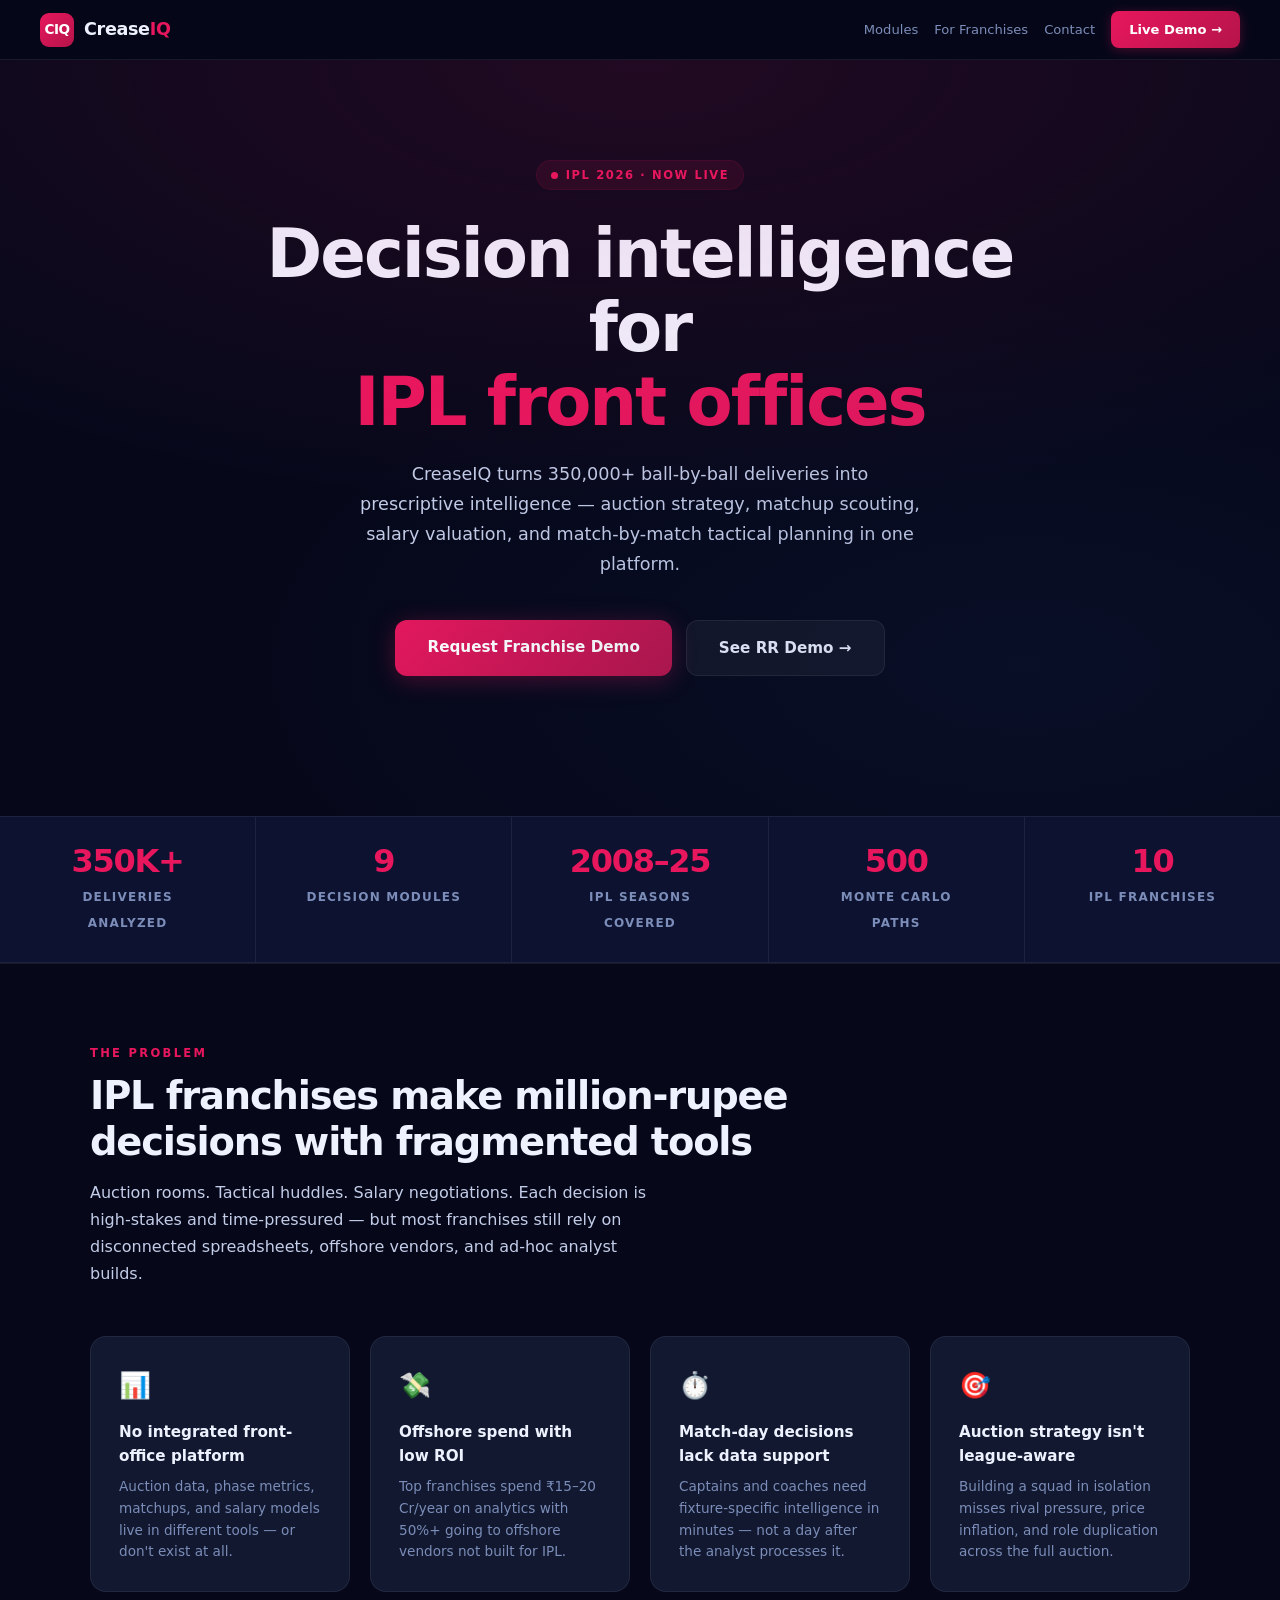
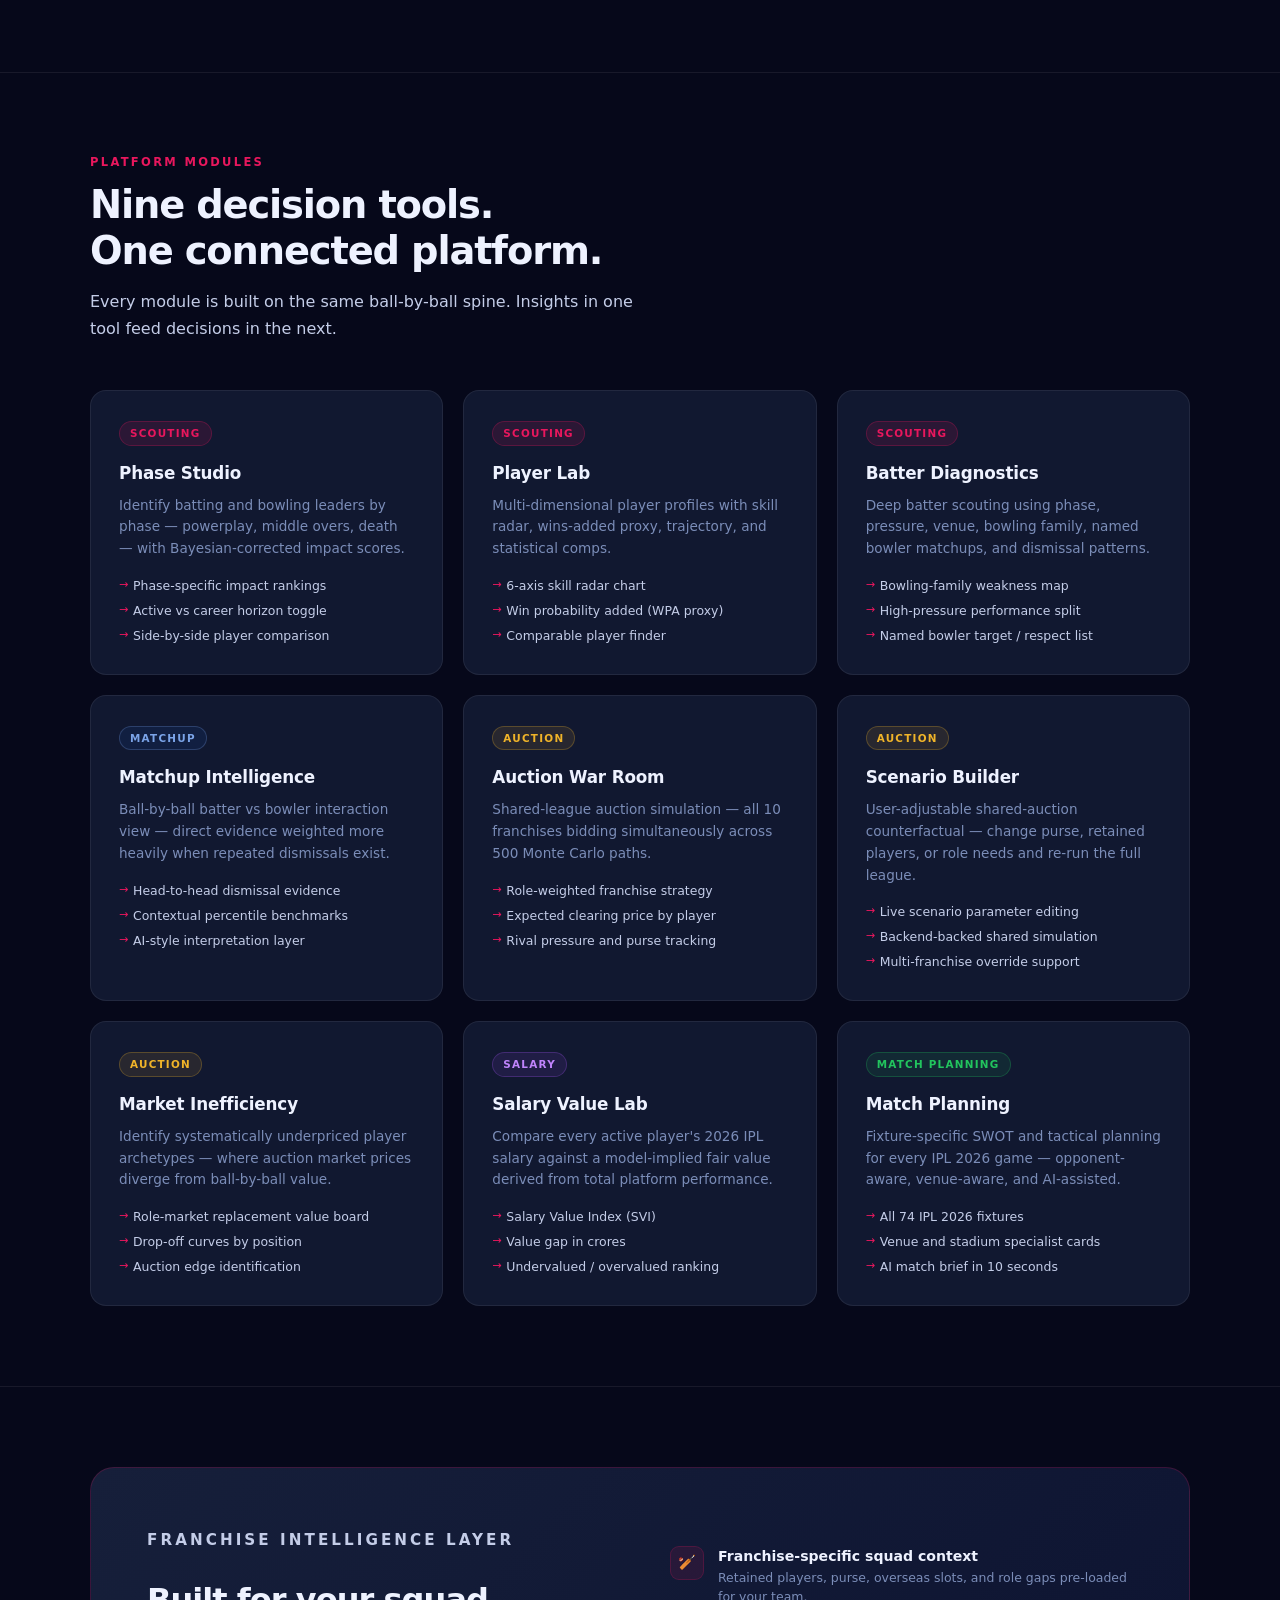
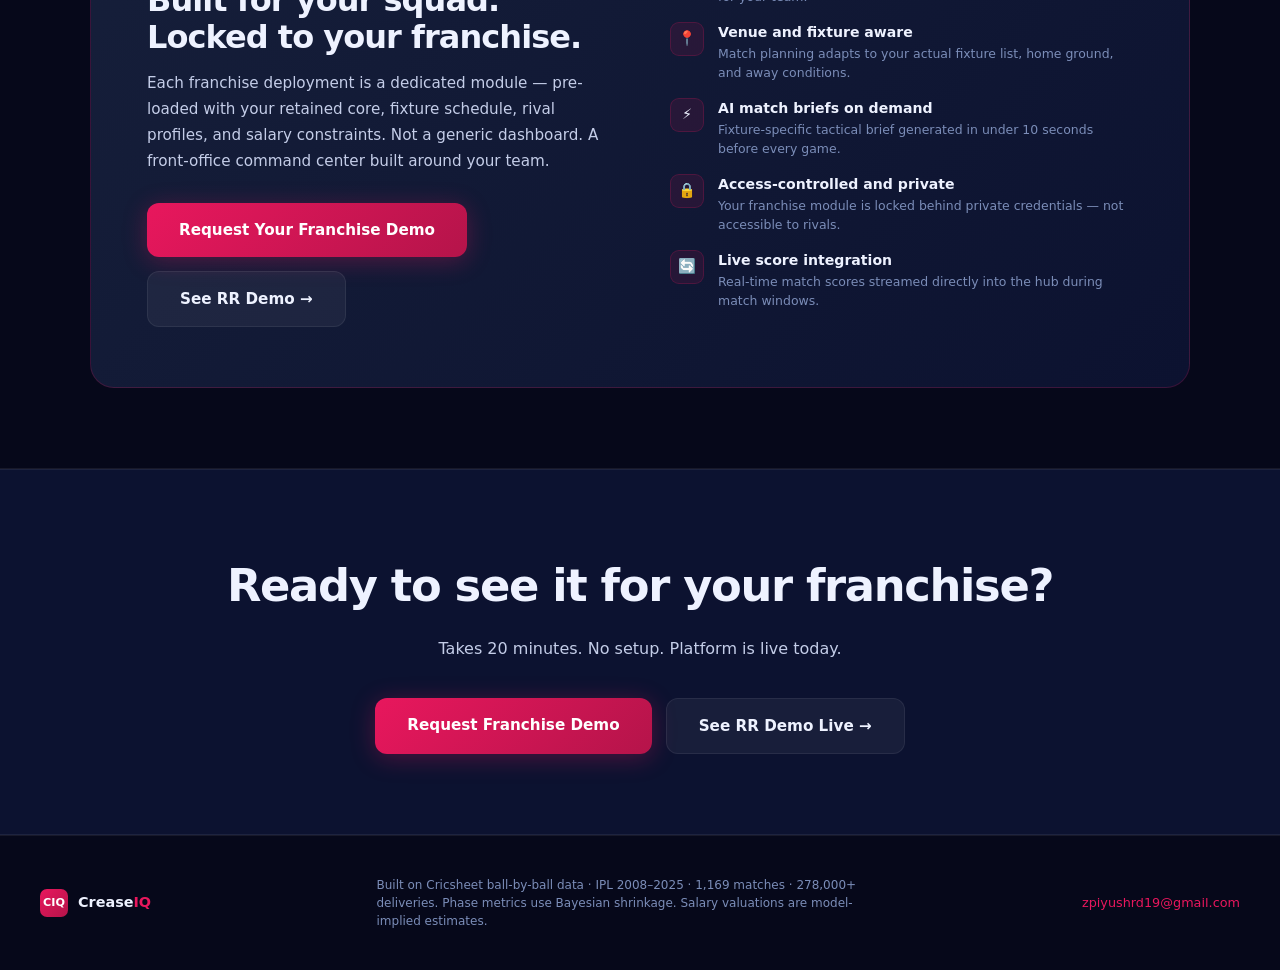
==== commit 22aecd14: "Fix data coverage label: 2008–2025 not 2017–2025 Ball-by-ball data covers every IPL season from 2008" ====
--- a/Dashboard/index.html
+++ b/Dashboard/index.html
@@ -582,6 +582,158 @@
       margin: 0;
     }
 
+    /* ── MODAL ────────────────────────────────────────────────────────── */
+    .modal-overlay {
+      display: none;
+      position: fixed;
+      inset: 0;
+      background: rgba(6,8,26,0.85);
+      backdrop-filter: blur(8px);
+      z-index: 999;
+      align-items: center;
+      justify-content: center;
+      padding: 24px;
+    }
+
+    .modal-overlay.open { display: flex; }
+
+    .modal {
+      background: var(--card);
+      border: 1px solid rgba(232,23,93,0.25);
+      border-radius: 20px;
+      padding: 44px 40px;
+      width: 100%;
+      max-width: 460px;
+      position: relative;
+      box-shadow: 0 0 80px rgba(232,23,93,0.1), 0 32px 80px rgba(0,0,0,0.6);
+    }
+
+    .modal::before {
+      content: '';
+      position: absolute;
+      top: 0; left: 0; right: 0;
+      height: 2px;
+      background: linear-gradient(90deg, var(--pink), #14336B);
+      border-radius: 20px 20px 0 0;
+    }
+
+    .modal-close {
+      position: absolute;
+      top: 16px; right: 20px;
+      background: none;
+      border: none;
+      color: var(--muted);
+      font-size: 1.4rem;
+      cursor: pointer;
+      line-height: 1;
+      padding: 4px;
+      transition: color 0.2s;
+    }
+
+    .modal-close:hover { color: var(--text); }
+
+    .modal h2 {
+      font-size: 1.3rem;
+      font-weight: 900;
+      letter-spacing: -0.02em;
+      margin-bottom: 6px;
+    }
+
+    .modal-sub {
+      font-size: 0.82rem;
+      color: var(--muted);
+      margin-bottom: 28px;
+      line-height: 1.5;
+    }
+
+    .form-field {
+      margin-bottom: 16px;
+    }
+
+    .form-label {
+      display: block;
+      font-size: 0.7rem;
+      font-weight: 700;
+      text-transform: uppercase;
+      letter-spacing: 0.12em;
+      color: var(--muted);
+      margin-bottom: 7px;
+    }
+
+    .form-input {
+      width: 100%;
+      padding: 12px 14px;
+      background: rgba(255,255,255,0.05);
+      border: 1px solid rgba(255,255,255,0.1);
+      border-radius: 10px;
+      color: var(--text);
+      font-size: 0.9rem;
+      font-family: inherit;
+      outline: none;
+      transition: border-color 0.2s, box-shadow 0.2s;
+    }
+
+    .form-input:focus {
+      border-color: var(--pink);
+      box-shadow: 0 0 0 3px rgba(232,23,93,0.12);
+    }
+
+    .form-input::placeholder { color: rgba(123,141,184,0.5); }
+
+    textarea.form-input {
+      resize: vertical;
+      min-height: 80px;
+    }
+
+    .form-submit {
+      width: 100%;
+      padding: 13px;
+      background: linear-gradient(135deg, var(--pink), var(--pink-d));
+      color: white;
+      border: none;
+      border-radius: 10px;
+      font-weight: 700;
+      font-size: 0.9rem;
+      cursor: pointer;
+      box-shadow: 0 4px 18px rgba(232,23,93,0.3);
+      transition: all 0.2s;
+      margin-top: 8px;
+    }
+
+    .form-submit:hover:not(:disabled) { transform: translateY(-1px); box-shadow: 0 6px 24px rgba(232,23,93,0.45); }
+    .form-submit:disabled { opacity: 0.6; cursor: not-allowed; }
+
+    .form-success {
+      display: none;
+      text-align: center;
+      padding: 20px 0;
+    }
+
+    .form-success .success-icon { font-size: 2.4rem; margin-bottom: 12px; }
+
+    .form-success h3 {
+      font-size: 1.1rem;
+      font-weight: 800;
+      margin-bottom: 8px;
+    }
+
+    .form-success p {
+      font-size: 0.85rem;
+      color: var(--muted);
+      line-height: 1.6;
+    }
+
+    .form-error {
+      display: none;
+      margin-top: 10px;
+      padding: 10px 14px;
+      border-radius: 8px;
+      background: rgba(232,23,93,0.08);
+      border: 1px solid rgba(232,23,93,0.2);
+      color: #FF6B9D;
+      font-size: 0.8rem;
+    }
+
     /* ── RESPONSIVE ───────────────────────────────────────────────────── */
     @media (max-width: 640px) {
       nav { padding: 0 20px; }
@@ -590,10 +742,47 @@
       .section { padding: 56px 20px; }
       .stat-item { padding: 20px 24px; }
       footer { padding: 28px 20px; flex-direction: column; align-items: flex-start; }
+      .modal { padding: 32px 24px; }
     }
   </style>
 </head>
 <body>
+
+<!-- ── DEMO REQUEST MODAL ────────────────────────────────────────────────── -->
+<div class="modal-overlay" id="demo-modal" role="dialog" aria-modal="true" aria-labelledby="modal-title">
+  <div class="modal">
+    <button class="modal-close" id="modal-close" aria-label="Close">×</button>
+    <div id="modal-form-wrap">
+      <h2 id="modal-title">Request Franchise Demo</h2>
+      <p class="modal-sub">Tell us about your franchise and we'll send you private access to the full platform.</p>
+      <form id="demo-form" novalidate>
+        <div class="form-field">
+          <label class="form-label" for="f-name">Your Name *</label>
+          <input class="form-input" id="f-name" type="text" placeholder="Anil Kumble" required />
+        </div>
+        <div class="form-field">
+          <label class="form-label" for="f-email">Email Address *</label>
+          <input class="form-input" id="f-email" type="email" placeholder="you@franchise.com" required />
+        </div>
+        <div class="form-field">
+          <label class="form-label" for="f-team">Franchise / Organisation</label>
+          <input class="form-input" id="f-team" type="text" placeholder="e.g. Mumbai Indians, ESPNcricinfo, ..." />
+        </div>
+        <div class="form-field">
+          <label class="form-label" for="f-note">What are you looking for? (optional)</label>
+          <textarea class="form-input" id="f-note" placeholder="Auction prep, matchup scouting, salary analysis..."></textarea>
+        </div>
+        <button class="form-submit" type="submit" id="demo-submit">Send Request →</button>
+        <div class="form-error" id="form-error"></div>
+      </form>
+    </div>
+    <div class="form-success" id="form-success">
+      <div class="success-icon">✅</div>
+      <h3>Request received</h3>
+      <p>We'll review your request and send you private demo access within 24 hours.</p>
+    </div>
+  </div>
+</div>
 
 <!-- ── NAV ──────────────────────────────────────────────────────────────── -->
 <nav>
@@ -604,7 +793,7 @@
   <div class="nav-right">
     <a class="nav-link" href="#modules">Modules</a>
     <a class="nav-link" href="#franchise">For Franchises</a>
-    <a class="nav-link" href="mailto:zpiyushrd19@gmail.com">Contact</a>
+    <a class="nav-link" href="#" onclick="openDemoModal();return false;">Contact</a>
     <a class="nav-cta" href="./rr_login.html">Live Demo →</a>
   </div>
 </nav>
@@ -619,7 +808,7 @@
     and match-by-match tactical planning in one platform.
   </p>
   <div class="hero-actions">
-    <a class="btn-primary" href="mailto:zpiyushrd19@gmail.com?subject=CreaseIQ%20Franchise%20Demo%20Request&body=Hi%20Piyush%2C%0A%0AI%27d%20like%20to%20learn%20more%20about%20CreaseIQ%20for%20our%20franchise.%0A%0ATeam%3A%20%0ARole%3A%20%0A">
+    <a class="btn-primary" href="#" onclick="openDemoModal();return false;">
       Request Franchise Demo
     </a>
     <a class="btn-secondary" href="./rr_login.html">
@@ -639,7 +828,7 @@
     <span class="stat-label">Decision modules</span>
   </div>
   <div class="stat-item">
-    <span class="stat-number">2017–25</span>
+    <span class="stat-number">2008–25</span>
     <span class="stat-label">IPL seasons covered</span>
   </div>
   <div class="stat-item">
@@ -869,7 +1058,7 @@
   <h2>Ready to see it for your franchise?</h2>
   <p>Takes 20 minutes. No setup. Platform is live today.</p>
   <div class="cta-stack">
-    <a class="btn-primary" href="mailto:zpiyushrd19@gmail.com?subject=CreaseIQ%20Franchise%20Demo%20Request&body=Hi%20Piyush%2C%0A%0AI%27d%20like%20to%20learn%20more%20about%20CreaseIQ%20for%20our%20franchise.%0A%0ATeam%3A%20%0ARole%3A%20%0A">
+    <a class="btn-primary" href="#" onclick="openDemoModal();return false;">
       Request Franchise Demo
     </a>
     <a class="btn-secondary" href="./rr_login.html">See RR Demo Live →</a>
@@ -883,7 +1072,7 @@
     <span class="footer-wordmark">Crease<span>IQ</span></span>
   </div>
   <p class="footer-note">
-    Built on Cricsheet ball-by-ball data · IPL 2017–2025 · 1,169 matches · 350,000+ deliveries.
+    Built on Cricsheet ball-by-ball data · IPL 2008–2025 · 1,169 matches · 278,000+ deliveries.
     Phase metrics use Bayesian shrinkage. Salary valuations are model-implied estimates.
   </p>
   <p class="footer-contact">
@@ -891,5 +1080,62 @@
   </p>
 </footer>
 
+<script>
+  function openDemoModal() {
+    document.getElementById("demo-modal").classList.add("open");
+    document.getElementById("f-name").focus();
+  }
+
+  function closeDemoModal() {
+    document.getElementById("demo-modal").classList.remove("open");
+  }
+
+  document.getElementById("modal-close").addEventListener("click", closeDemoModal);
+  document.getElementById("demo-modal").addEventListener("click", function(e) {
+    if (e.target === this) closeDemoModal();
+  });
+  document.addEventListener("keydown", function(e) {
+    if (e.key === "Escape") closeDemoModal();
+  });
+
+  document.getElementById("demo-form").addEventListener("submit", async function(e) {
+    e.preventDefault();
+    const name  = document.getElementById("f-name").value.trim();
+    const email = document.getElementById("f-email").value.trim();
+    const team  = document.getElementById("f-team").value.trim();
+    const note  = document.getElementById("f-note").value.trim();
+    const errEl = document.getElementById("form-error");
+    const btn   = document.getElementById("demo-submit");
+
+    errEl.style.display = "none";
+
+    if (!name || !email) {
+      errEl.textContent = "Please fill in your name and email.";
+      errEl.style.display = "block";
+      return;
+    }
+
+    btn.disabled = true;
+    btn.textContent = "Sending…";
+
+    try {
+      const res  = await fetch("/api/demo-request", {
+        method: "POST",
+        headers: { "Content-Type": "application/json" },
+        body: JSON.stringify({ name, email, team, note }),
+      });
+      const data = await res.json();
+      if (!data.ok) throw new Error(data.error || "Server error");
+
+      document.getElementById("modal-form-wrap").style.display = "none";
+      document.getElementById("form-success").style.display    = "block";
+    } catch (err) {
+      errEl.textContent = "Something went wrong. Email us directly at zpiyushrd19@gmail.com";
+      errEl.style.display = "block";
+      btn.disabled = false;
+      btn.textContent = "Send Request →";
+    }
+  });
+</script>
 </body>
 </html>
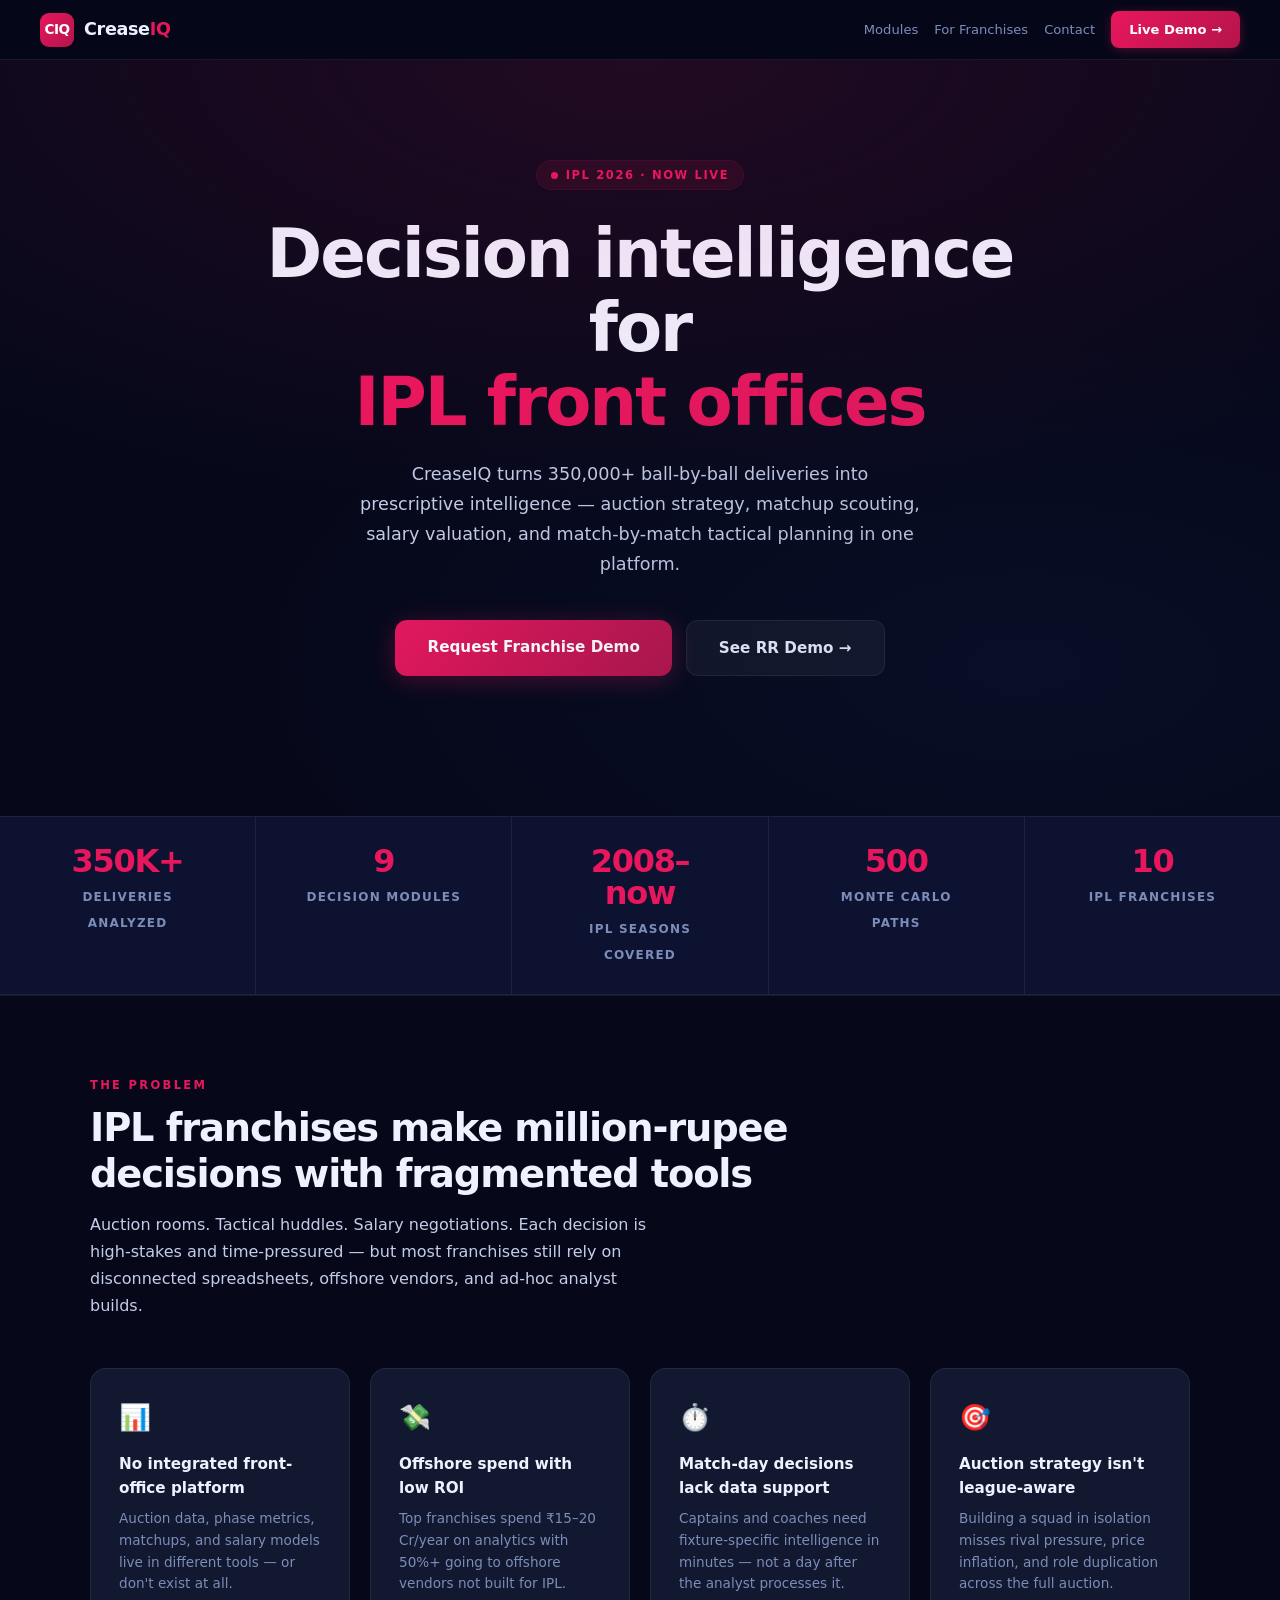
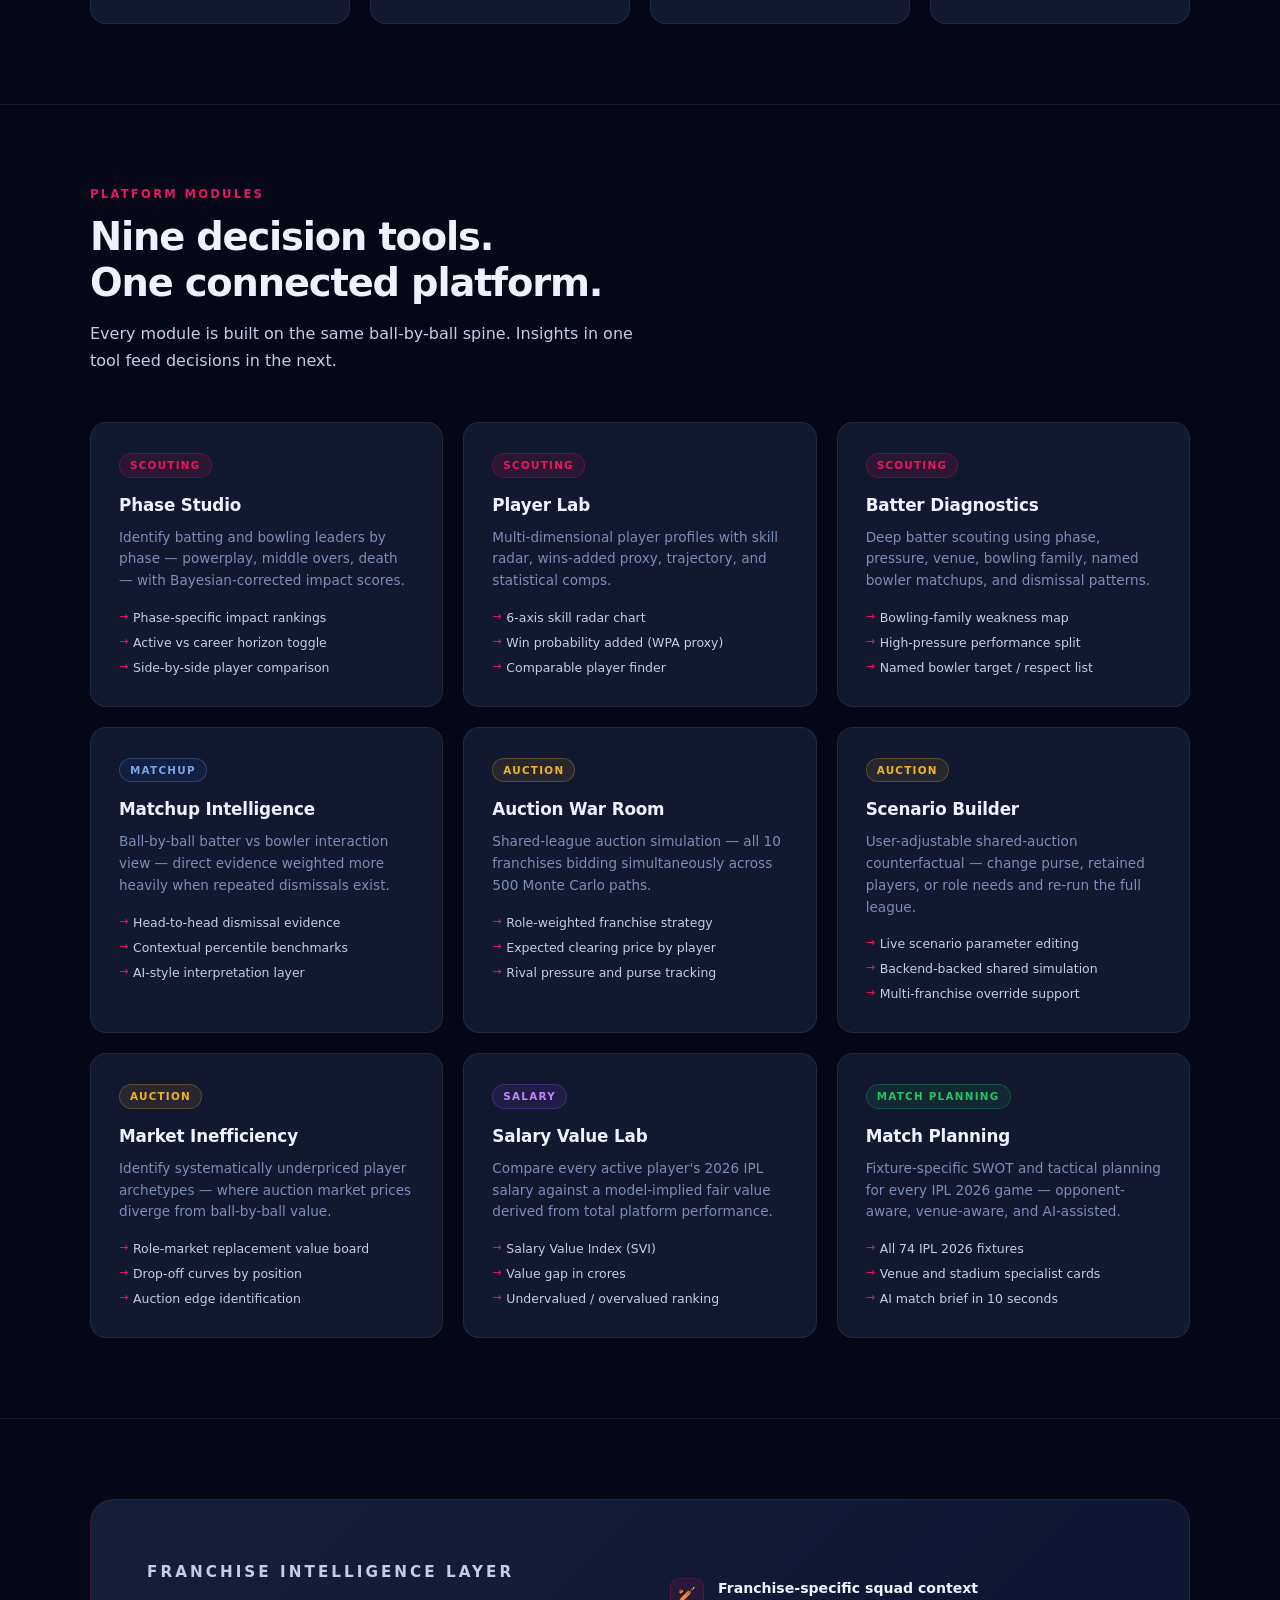
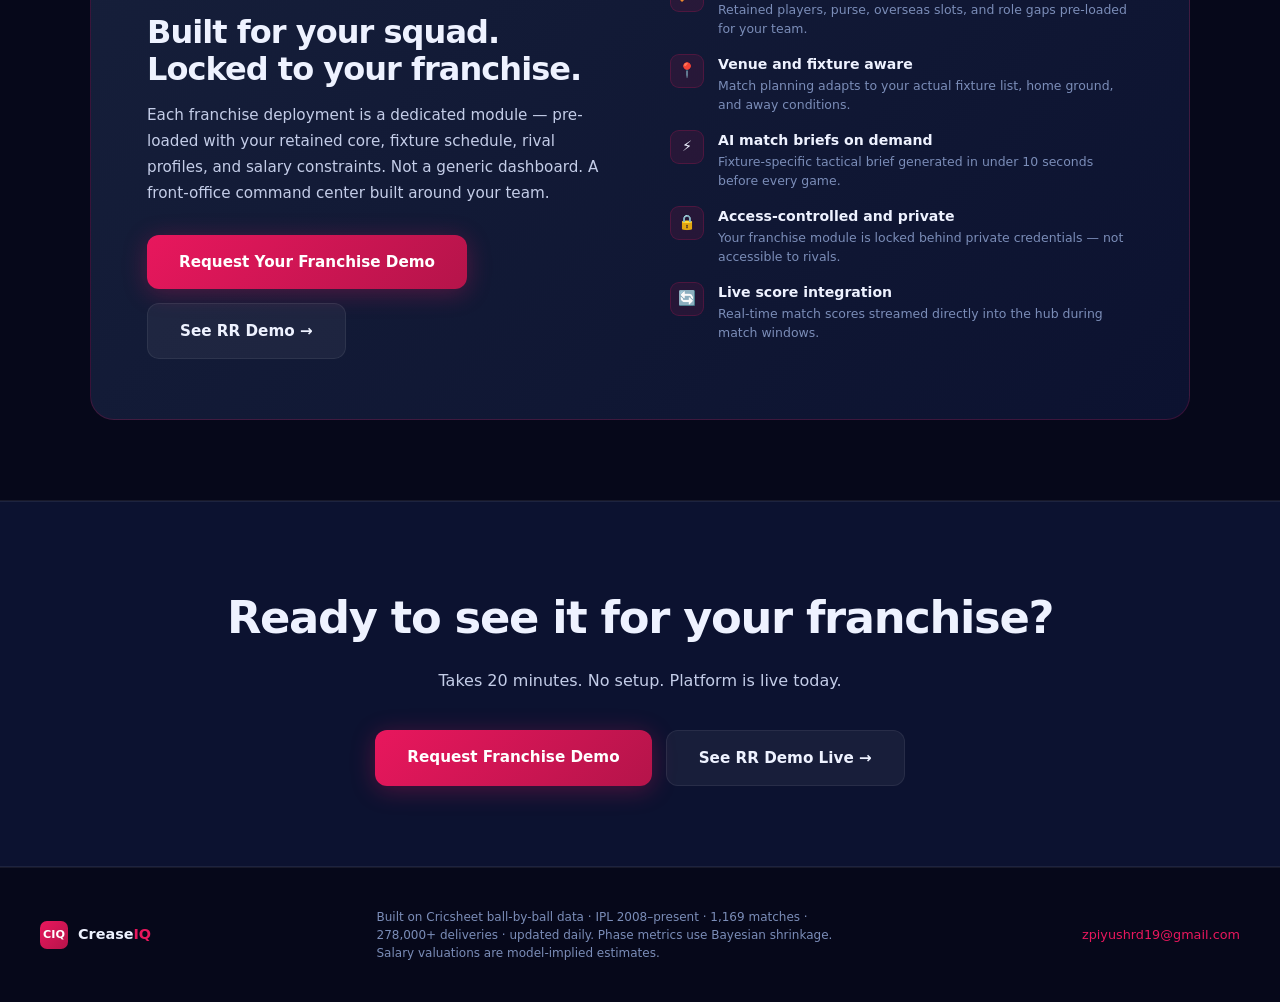
==== commit 23305157: "Clarify data coverage: 2008-present, updated daily Replaces static '2008-2025' label with '2008-pres" ====
--- a/Dashboard/index.html
+++ b/Dashboard/index.html
@@ -828,7 +828,7 @@
     <span class="stat-label">Decision modules</span>
   </div>
   <div class="stat-item">
-    <span class="stat-number">2008–25</span>
+    <span class="stat-number">2008–now</span>
     <span class="stat-label">IPL seasons covered</span>
   </div>
   <div class="stat-item">
@@ -1072,7 +1072,7 @@
     <span class="footer-wordmark">Crease<span>IQ</span></span>
   </div>
   <p class="footer-note">
-    Built on Cricsheet ball-by-ball data · IPL 2008–2025 · 1,169 matches · 278,000+ deliveries.
+    Built on Cricsheet ball-by-ball data · IPL 2008–present · 1,169 matches · 278,000+ deliveries · updated daily.
     Phase metrics use Bayesian shrinkage. Salary valuations are model-implied estimates.
   </p>
   <p class="footer-contact">
